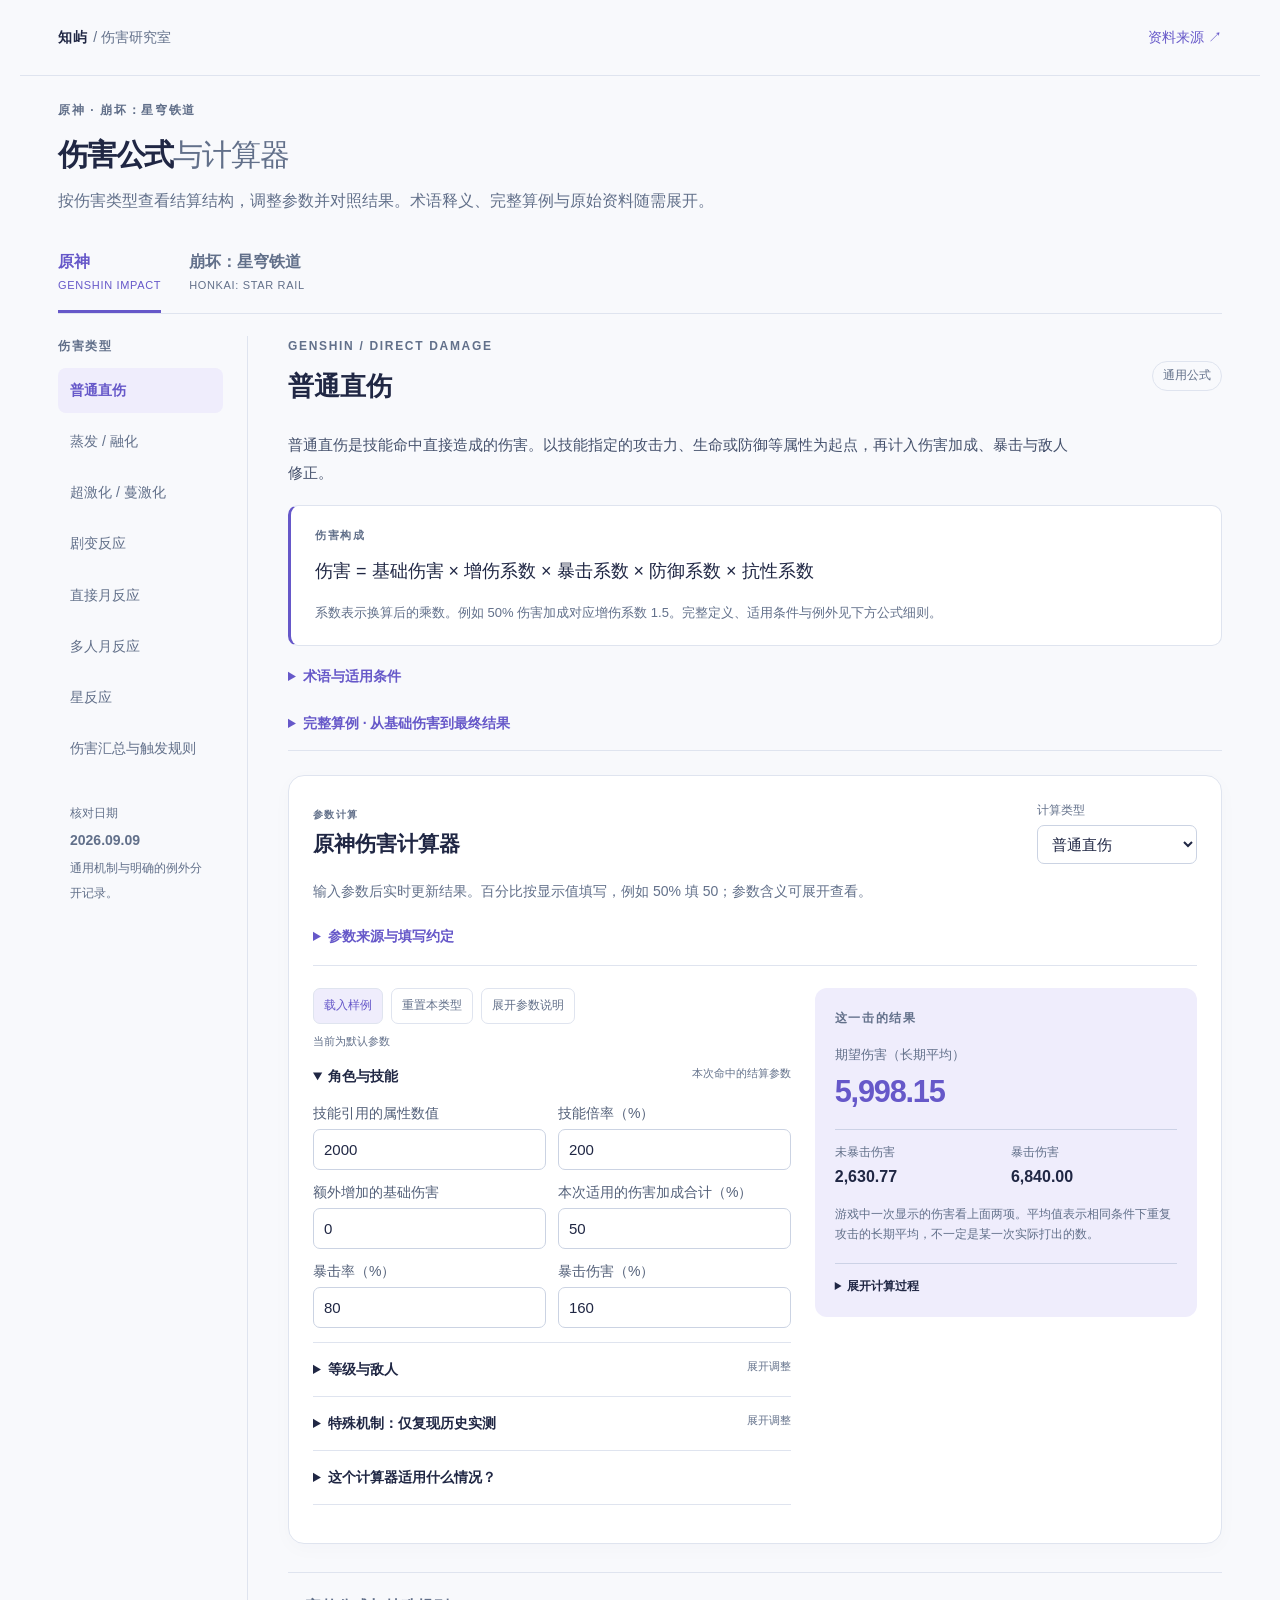
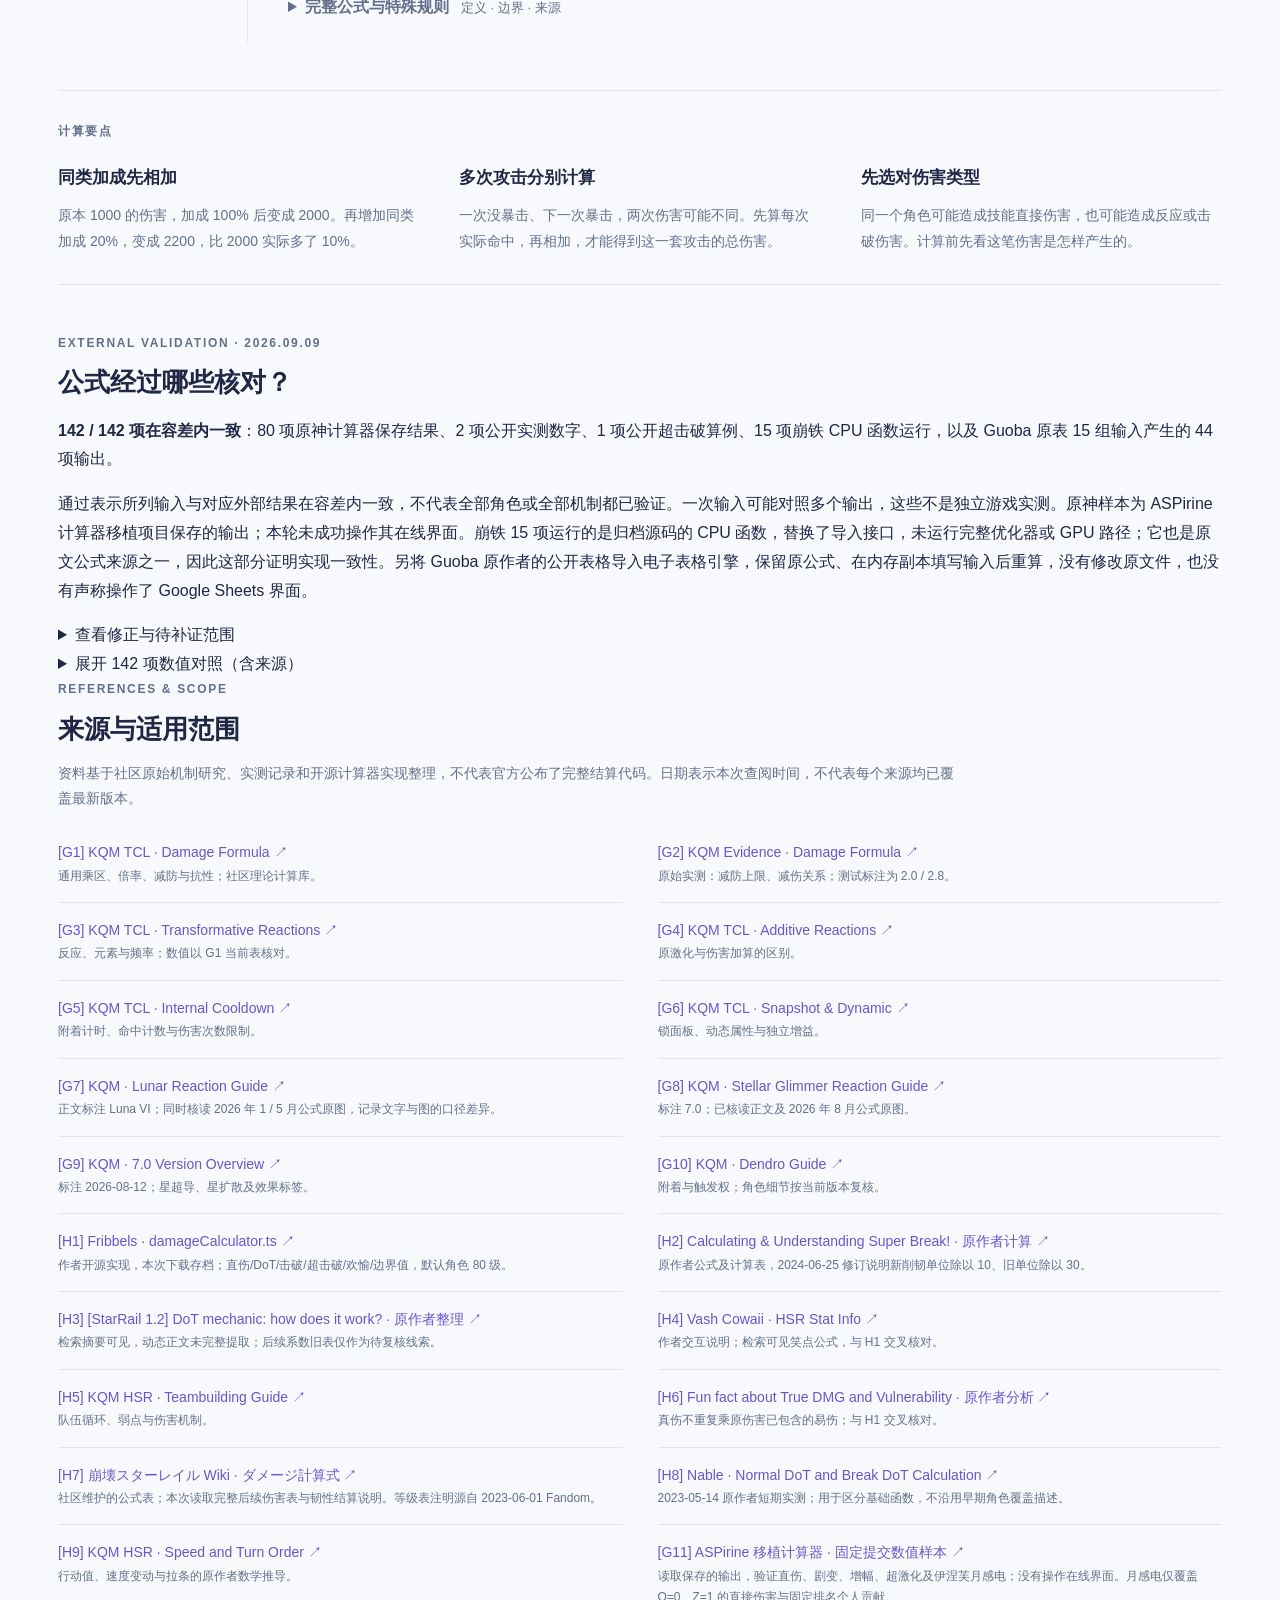
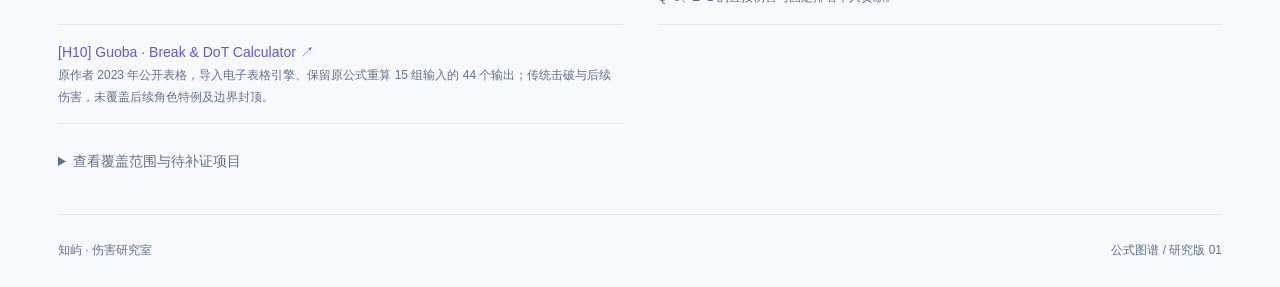
==== damage/index.html @ 94ac7d5b "deploy: 260e3638bfd38f531ead3b5aed18121382c9d01b" ====
<!doctype html>
<html lang="zh-CN">
<head>
<meta charset="utf-8"><meta name="viewport" content="width=device-width,initial-scale=1">
<meta name="description" content="原神与崩坏：星穹铁道伤害公式图谱，按伤害类型拆解乘区、反应、击破与特殊机制。">
<title>伤害公式图谱 · 知屿</title>
<link rel="stylesheet" href="formula.css">
<link rel="stylesheet" href="calculator.css">
<link rel="stylesheet" href="plain-guide.css">
</head>
<body>
<header><a href="../" class="brand">知屿 <span>/ 伤害研究室</span></a><a href="#sources">资料来源 ↗</a></header>
<main>
<div class="intro"><p class="eyebrow">原神 · 崩坏：星穹铁道</p><h1>伤害公式<span>与计算器</span></h1><p>按伤害类型查看结算结构，调整参数并对照结果。术语释义、完整算例与原始资料随需展开。</p></div>
<nav class="games" aria-label="选择游戏"><button type="button" data-game="gi" aria-pressed="true">原神 <span>GENSHIN IMPACT</span></button><button type="button" data-game="hsr" aria-pressed="false">崩坏：星穹铁道 <span>HONKAI: STAR RAIL</span></button></nav>
<div class="workspace"><aside><p class="eyebrow">伤害类型</p><div id="types"></div><div class="aside-note">核对日期<br><strong>2026.09.09</strong><br>通用机制与明确的例外分开记录。</div></aside><article>
<div class="section-title"><div><p class="eyebrow" id="category">GENSHIN / DIRECT DAMAGE</p><h2 id="title">普通直伤</h2></div><span class="badge" id="status">通用公式</span></div>
<p id="description">按每段命中分别计算，再相加得到技能或循环总伤害。</p>
<section id="plain-guide" class="plain-guide" aria-label="中文分步说明"></section>
<section id="calculator" class="calculator" aria-label="伤害计算器"></section>
<details class="advanced-reference" id="advanced-reference"><summary>完整公式与特殊规则<small>定义 · 边界 · 来源</small></summary>
<section class="formula-stage" aria-label="伤害构成公式"><p class="eyebrow">DAMAGE COMPOSITION</p><div id="formula" class="formula"><span>伤害</span><b>=</b><span>基础伤害</span><b>×</b><span>增伤</span><b>×</b><span>暴击</span><b>×</b><span>防御</span><b>×</b><span>抗性</span></div><p id="formula-note">同一乘区内通常相加，不同乘区之间相乘；仅计入对该段伤害生效的效果。</p></section>
<div id="details" class="details"></div><section id="notes" class="notes"></section><div id="refs" class="refs"></div>
</details>
</article></div>
<section class="guide"><p class="eyebrow">计算要点</p><div class="principles"><div><h3>同类加成先相加</h3><p>原本 1000 的伤害，加成 100% 后变成 2000。再增加同类加成 20%，变成 2200，比 2000 实际多了 10%。</p></div><div><h3>多次攻击分别计算</h3><p>一次没暴击、下一次暴击，两次伤害可能不同。先算每次实际命中，再相加，才能得到这一套攻击的总伤害。</p></div><div><h3>先选对伤害类型</h3><p>同一个角色可能造成技能直接伤害，也可能造成反应或击破伤害。计算前先看这笔伤害是怎样产生的。</p></div></div></section>
<!-- external-validation:start --><section id="validation"><p class="eyebrow">EXTERNAL VALIDATION · 2026.09.09</p><h2>公式经过哪些核对？</h2><p><strong>142 / 142 项在容差内一致</strong>：80 项原神计算器保存结果、2 项公开实测数字、1 项公开超击破算例、15 项崩铁 CPU 函数运行，以及 Guoba 原表 15 组输入产生的 44 项输出。</p><p>通过表示所列输入与对应外部结果在容差内一致，不代表全部角色或全部机制都已验证。一次输入可能对照多个输出，这些不是独立游戏实测。原神样本为 ASPirine 计算器移植项目保存的输出；本轮未成功操作其在线界面。崩铁 15 项运行的是归档源码的 CPU 函数，替换了导入接口，未运行完整优化器或 GPU 路径；它也是原文公式来源之一，因此这部分证明实现一致性。另将 Guoba 原作者的公开表格导入电子表格引擎，保留原公式、在内存副本填写输入后重算，没有修改原文件，也没有声称操作了 Google Sheets 界面。</p><details><summary>查看修正与待补证范围</summary><div class="detail-body"><ul><li>精度：90 级原神反应系数从展示用 1446.85 改为演算用 1446.8535，80 级改为 1077.4437。90 级、1000 精通、10% 草抗的超绽放由 24741.14 更新为 24741.19；此前只是舍入差异。</li><li>输入纠错：第一轮锅巴的 3 项不一致，源于验证脚本把 200.304% 倍率误录为 200.24%。回查上游天赋表后修正，未通过倒推输出修改公式，也未放宽容差。</li><li>边界表达：原网页文字已记录 Fribbels 易伤上限，但公式只写了求和。现在公式明确区分普通区间与引擎 clamp(0,2.5) 口径；300% 易伤的引擎例子因此使用 3.5 倍，不能用 4 倍。尚不将该实现边界外推为所有模式的游戏规则。</li><li>版本核对：上游部分注释仍写旧反应系数，但保存的结果已使用超载 2.75、感电 2、超导 1.5、碎冰 3。本轮按实际输出核对，不依据旧注释回退系数。</li><li>新增月感电 24 项：伊涅芙基准与如雷四件套的直接协同攻击、固定排名贡献，分别核对不暴击、暴击、期望。样本专属加算 Q=0、提升 Z=1；固定排名期望不能证明多人动态排名期望。</li><li>新增击破后续 44 项：原作者表格的裂伤先比较生命比例与封顶，再乘击破特攻；风化单跳为每层，精英三层只在合计中相乘；纠缠输出为一层。原表两跳合计预设 W=1 后 W=0.9，不可照搬到所有行动轴。初次击破原表固定 W=0.9。</li><li>本轮新增数值没有发现展开后的主公式差异。页面实看发现顶部简式把乘区写成“击破特攻”“欢愉度”“增笑”，容易漏掉基数 1；已统一明确为“(1 + 对应加成)”，与展开式一致。</li></ul><p><strong>待补证：</strong>星反应、月绽放/月结晶完整算例；月反应的专属加算项、提升乘区、多人暴击后动态排序与全队期望；行动时间轴与角色特例。</p><p>Guoba 原表发布于 2023 年，限定传统基础分支；等级表为共享输入。自行生成的回归快照与参数不完整的截图未计入独立通过项。</p></div></details><details><summary>展开 142 项数值对照（含来源）</summary><div class="detail-body table-scroll"><table><thead><tr><th>项目</th><th>外部结果</th><th>本地公式</th><th>绝对差</th></tr></thead><tbody><tr><td><a href="https://github.com/hazarsozer/genshin-calculator/blob/0e190fd1624cea6f58533fd790a1c14fe6491a67/tests/golden/fixtures/xiangling.json" target="_blank" rel="noopener noreferrer">xiangling / reaction.burgeon</a><br><small>公开计算器保存的结果</small></td><td>8,294.284437</td><td>8,294.284437</td><td>0.00e+0</td></tr><tr><td><a href="https://github.com/hazarsozer/genshin-calculator/blob/0e190fd1624cea6f58533fd790a1c14fe6491a67/tests/golden/fixtures/xiangling.json" target="_blank" rel="noopener noreferrer">xiangling / reaction.burning</a><br><small>公开计算器保存的结果</small></td><td>691.19037</td><td>691.19037</td><td>0.00e+0</td></tr><tr><td><a href="https://github.com/hazarsozer/genshin-calculator/blob/0e190fd1624cea6f58533fd790a1c14fe6491a67/tests/golden/fixtures/xiangling.json" target="_blank" rel="noopener noreferrer">xiangling / reaction.electrocharged</a><br><small>公开计算器保存的结果</small></td><td>5,529.522958</td><td>5,529.522958</td><td>0.00e+0</td></tr><tr><td><a href="https://github.com/hazarsozer/genshin-calculator/blob/0e190fd1624cea6f58533fd790a1c14fe6491a67/tests/golden/fixtures/xiangling.json" target="_blank" rel="noopener noreferrer">xiangling / reaction.overloaded</a><br><small>公开计算器保存的结果</small></td><td>7,603.094067</td><td>7,603.094067</td><td>0.00e+0</td></tr><tr><td><a href="https://github.com/hazarsozer/genshin-calculator/blob/0e190fd1624cea6f58533fd790a1c14fe6491a67/tests/golden/fixtures/xiangling.json" target="_blank" rel="noopener noreferrer">xiangling / reaction.shatter</a><br><small>公开计算器保存的结果</small></td><td>8,294.284437</td><td>8,294.284437</td><td>0.00e+0</td></tr><tr><td><a href="https://github.com/hazarsozer/genshin-calculator/blob/0e190fd1624cea6f58533fd790a1c14fe6491a67/tests/golden/fixtures/nahida.json" target="_blank" rel="noopener noreferrer">nahida / reaction.burning</a><br><small>公开计算器保存的结果</small></td><td>734.037142</td><td>734.037142</td><td>0.00e+0</td></tr><tr><td><a href="https://github.com/hazarsozer/genshin-calculator/blob/0e190fd1624cea6f58533fd790a1c14fe6491a67/tests/golden/fixtures/nahida.json" target="_blank" rel="noopener noreferrer">nahida / reaction.electrocharged</a><br><small>公开计算器保存的结果</small></td><td>5,872.297139</td><td>5,872.297139</td><td>0.00e+0</td></tr><tr><td><a href="https://github.com/hazarsozer/genshin-calculator/blob/0e190fd1624cea6f58533fd790a1c14fe6491a67/tests/golden/fixtures/nahida.json" target="_blank" rel="noopener noreferrer">nahida / reaction.rupture</a><br><small>公开计算器保存的结果</small></td><td>5,872.297139</td><td>5,872.297139</td><td>0.00e+0</td></tr><tr><td><a href="https://github.com/hazarsozer/genshin-calculator/blob/0e190fd1624cea6f58533fd790a1c14fe6491a67/tests/golden/fixtures/nahida.json" target="_blank" rel="noopener noreferrer">nahida / reaction.shatter</a><br><small>公开计算器保存的结果</small></td><td>8,808.445708</td><td>8,808.445708</td><td>0.00e+0</td></tr><tr><td><a href="https://github.com/hazarsozer/genshin-calculator/blob/0e190fd1624cea6f58533fd790a1c14fe6491a67/tests/golden/fixtures/kuki_shinobu.json" target="_blank" rel="noopener noreferrer">kuki_shinobu / reaction.electrocharged</a><br><small>公开计算器保存的结果</small></td><td>4,779.069572</td><td>4,779.069572</td><td>0.00e+0</td></tr><tr><td><a href="https://github.com/hazarsozer/genshin-calculator/blob/0e190fd1624cea6f58533fd790a1c14fe6491a67/tests/golden/fixtures/kuki_shinobu.json" target="_blank" rel="noopener noreferrer">kuki_shinobu / reaction.hyperbloom</a><br><small>公开计算器保存的结果</small></td><td>7,168.604357</td><td>7,168.604357</td><td>0.00e+0</td></tr><tr><td><a href="https://github.com/hazarsozer/genshin-calculator/blob/0e190fd1624cea6f58533fd790a1c14fe6491a67/tests/golden/fixtures/kuki_shinobu.json" target="_blank" rel="noopener noreferrer">kuki_shinobu / reaction.overloaded</a><br><small>公开计算器保存的结果</small></td><td>6,571.220661</td><td>6,571.220661</td><td>0.00e+0</td></tr><tr><td><a href="https://github.com/hazarsozer/genshin-calculator/blob/0e190fd1624cea6f58533fd790a1c14fe6491a67/tests/golden/fixtures/kuki_shinobu.json" target="_blank" rel="noopener noreferrer">kuki_shinobu / reaction.shatter</a><br><small>公开计算器保存的结果</small></td><td>7,168.604357</td><td>7,168.604357</td><td>0.00e+0</td></tr><tr><td><a href="https://github.com/hazarsozer/genshin-calculator/blob/0e190fd1624cea6f58533fd790a1c14fe6491a67/tests/golden/fixtures/kuki_shinobu.json" target="_blank" rel="noopener noreferrer">kuki_shinobu / reaction.superconduct</a><br><small>公开计算器保存的结果</small></td><td>3,584.302179</td><td>3,584.302179</td><td>0.00e+0</td></tr><tr><td><a href="https://github.com/hazarsozer/genshin-calculator/blob/0e190fd1624cea6f58533fd790a1c14fe6491a67/tests/golden/fixtures/sucrose.json" target="_blank" rel="noopener noreferrer">sucrose / reaction.burgeon</a><br><small>公开计算器保存的结果</small></td><td>5,579.362803</td><td>5,579.362803</td><td>0.00e+0</td></tr><tr><td><a href="https://github.com/hazarsozer/genshin-calculator/blob/0e190fd1624cea6f58533fd790a1c14fe6491a67/tests/golden/fixtures/sucrose.json" target="_blank" rel="noopener noreferrer">sucrose / reaction.burning</a><br><small>公开计算器保存的结果</small></td><td>464.9469</td><td>464.9469</td><td>0.00e+0</td></tr><tr><td><a href="https://github.com/hazarsozer/genshin-calculator/blob/0e190fd1624cea6f58533fd790a1c14fe6491a67/tests/golden/fixtures/sucrose.json" target="_blank" rel="noopener noreferrer">sucrose / reaction.electrocharged</a><br><small>公开计算器保存的结果</small></td><td>3,719.575202</td><td>3,719.575202</td><td>0.00e+0</td></tr><tr><td><a href="https://github.com/hazarsozer/genshin-calculator/blob/0e190fd1624cea6f58533fd790a1c14fe6491a67/tests/golden/fixtures/sucrose.json" target="_blank" rel="noopener noreferrer">sucrose / reaction.hyperbloom</a><br><small>公开计算器保存的结果</small></td><td>5,579.362803</td><td>5,579.362803</td><td>0.00e+0</td></tr><tr><td><a href="https://github.com/hazarsozer/genshin-calculator/blob/0e190fd1624cea6f58533fd790a1c14fe6491a67/tests/golden/fixtures/sucrose.json" target="_blank" rel="noopener noreferrer">sucrose / reaction.overloaded</a><br><small>公开计算器保存的结果</small></td><td>5,114.415903</td><td>5,114.415903</td><td>0.00e+0</td></tr><tr><td><a href="https://github.com/hazarsozer/genshin-calculator/blob/0e190fd1624cea6f58533fd790a1c14fe6491a67/tests/golden/fixtures/sucrose.json" target="_blank" rel="noopener noreferrer">sucrose / reaction.rupture</a><br><small>公开计算器保存的结果</small></td><td>3,719.575202</td><td>3,719.575202</td><td>0.00e+0</td></tr><tr><td><a href="https://github.com/hazarsozer/genshin-calculator/blob/0e190fd1624cea6f58533fd790a1c14fe6491a67/tests/golden/fixtures/sucrose.json" target="_blank" rel="noopener noreferrer">sucrose / reaction.shatter</a><br><small>公开计算器保存的结果</small></td><td>5,579.362803</td><td>5,579.362803</td><td>0.00e+0</td></tr><tr><td><a href="https://github.com/hazarsozer/genshin-calculator/blob/0e190fd1624cea6f58533fd790a1c14fe6491a67/tests/golden/fixtures/sucrose.json" target="_blank" rel="noopener noreferrer">sucrose / reaction.superconduct</a><br><small>公开计算器保存的结果</small></td><td>2,789.681402</td><td>2,789.681402</td><td>0.00e+0</td></tr><tr><td><a href="https://github.com/hazarsozer/genshin-calculator/blob/0e190fd1624cea6f58533fd790a1c14fe6491a67/tests/golden/fixtures/sucrose.json" target="_blank" rel="noopener noreferrer">sucrose / reaction.swirl_cryo</a><br><small>公开计算器保存的结果</small></td><td>1,115.872561</td><td>1,115.872561</td><td>0.00e+0</td></tr><tr><td><a href="https://github.com/hazarsozer/genshin-calculator/blob/0e190fd1624cea6f58533fd790a1c14fe6491a67/tests/golden/fixtures/sucrose.json" target="_blank" rel="noopener noreferrer">sucrose / reaction.swirl_electro</a><br><small>公开计算器保存的结果</small></td><td>1,115.872561</td><td>1,115.872561</td><td>0.00e+0</td></tr><tr><td><a href="https://github.com/hazarsozer/genshin-calculator/blob/0e190fd1624cea6f58533fd790a1c14fe6491a67/tests/golden/fixtures/sucrose.json" target="_blank" rel="noopener noreferrer">sucrose / reaction.swirl_hydro</a><br><small>公开计算器保存的结果</small></td><td>1,115.872561</td><td>1,115.872561</td><td>0.00e+0</td></tr><tr><td><a href="https://github.com/hazarsozer/genshin-calculator/blob/0e190fd1624cea6f58533fd790a1c14fe6491a67/tests/golden/fixtures/sucrose.json" target="_blank" rel="noopener noreferrer">sucrose / reaction.swirl_pyro</a><br><small>公开计算器保存的结果</small></td><td>1,115.872561</td><td>1,115.872561</td><td>0.00e+0</td></tr><tr><td><a href="https://github.com/hazarsozer/genshin-calculator/blob/0e190fd1624cea6f58533fd790a1c14fe6491a67/tests/golden/fixtures/keqing.json" target="_blank" rel="noopener noreferrer">keqing / reaction.electrocharged</a><br><small>公开计算器保存的结果</small></td><td>4,779.069572</td><td>4,779.069572</td><td>0.00e+0</td></tr><tr><td><a href="https://github.com/hazarsozer/genshin-calculator/blob/0e190fd1624cea6f58533fd790a1c14fe6491a67/tests/golden/fixtures/keqing.json" target="_blank" rel="noopener noreferrer">keqing / reaction.hyperbloom</a><br><small>公开计算器保存的结果</small></td><td>7,168.604357</td><td>7,168.604357</td><td>0.00e+0</td></tr><tr><td><a href="https://github.com/hazarsozer/genshin-calculator/blob/0e190fd1624cea6f58533fd790a1c14fe6491a67/tests/golden/fixtures/keqing.json" target="_blank" rel="noopener noreferrer">keqing / reaction.overloaded</a><br><small>公开计算器保存的结果</small></td><td>6,571.220661</td><td>6,571.220661</td><td>0.00e+0</td></tr><tr><td><a href="https://github.com/hazarsozer/genshin-calculator/blob/0e190fd1624cea6f58533fd790a1c14fe6491a67/tests/golden/fixtures/keqing.json" target="_blank" rel="noopener noreferrer">keqing / reaction.shatter</a><br><small>公开计算器保存的结果</small></td><td>7,168.604357</td><td>7,168.604357</td><td>0.00e+0</td></tr><tr><td><a href="https://github.com/hazarsozer/genshin-calculator/blob/0e190fd1624cea6f58533fd790a1c14fe6491a67/tests/golden/fixtures/keqing.json" target="_blank" rel="noopener noreferrer">keqing / reaction.superconduct</a><br><small>公开计算器保存的结果</small></td><td>3,584.302179</td><td>3,584.302179</td><td>0.00e+0</td></tr><tr><td><a href="https://github.com/hazarsozer/genshin-calculator/blob/0e190fd1624cea6f58533fd790a1c14fe6491a67/tests/golden/fixtures/xiangling.json" target="_blank" rel="noopener noreferrer">香菱 attack.normal_hit_1 normal</a><br><small>公开计算器保存的结果</small></td><td>793.866514</td><td>793.866514</td><td>1.14e-13</td></tr><tr><td><a href="https://github.com/hazarsozer/genshin-calculator/blob/0e190fd1624cea6f58533fd790a1c14fe6491a67/tests/golden/fixtures/xiangling.json" target="_blank" rel="noopener noreferrer">香菱 attack.normal_hit_1 crit</a><br><small>公开计算器保存的结果</small></td><td>2,025.37576</td><td>2,025.37576</td><td>2.27e-13</td></tr><tr><td><a href="https://github.com/hazarsozer/genshin-calculator/blob/0e190fd1624cea6f58533fd790a1c14fe6491a67/tests/golden/fixtures/xiangling.json" target="_blank" rel="noopener noreferrer">香菱 attack.normal_hit_1 average</a><br><small>公开计算器保存的结果</small></td><td>917.017439</td><td>917.017439</td><td>1.14e-13</td></tr><tr><td><a href="https://github.com/hazarsozer/genshin-calculator/blob/0e190fd1624cea6f58533fd790a1c14fe6491a67/tests/golden/fixtures/xiangling.json" target="_blank" rel="noopener noreferrer">香菱 skill.skill_dmg normal</a><br><small>公开计算器保存的结果</small></td><td>2,254.422102</td><td>2,254.422102</td><td>0.00e+0</td></tr><tr><td><a href="https://github.com/hazarsozer/genshin-calculator/blob/0e190fd1624cea6f58533fd790a1c14fe6491a67/tests/golden/fixtures/xiangling.json" target="_blank" rel="noopener noreferrer">香菱 skill.skill_dmg crit</a><br><small>公开计算器保存的结果</small></td><td>5,751.662021</td><td>5,751.662021</td><td>0.00e+0</td></tr><tr><td><a href="https://github.com/hazarsozer/genshin-calculator/blob/0e190fd1624cea6f58533fd790a1c14fe6491a67/tests/golden/fixtures/xiangling.json" target="_blank" rel="noopener noreferrer">香菱 skill.skill_dmg average</a><br><small>公开计算器保存的结果</small></td><td>2,604.146094</td><td>2,604.146094</td><td>0.00e+0</td></tr><tr><td><a href="https://github.com/hazarsozer/genshin-calculator/blob/0e190fd1624cea6f58533fd790a1c14fe6491a67/tests/golden/fixtures/reactions/ganyu.json" target="_blank" rel="noopener noreferrer">ganyu 增幅反应 / attack.charged_aimed</a><br><small>公开计算器保存的结果</small></td><td>4,977.767941</td><td>4,977.767941</td><td>0.00e+0</td></tr><tr><td><a href="https://github.com/hazarsozer/genshin-calculator/blob/0e190fd1624cea6f58533fd790a1c14fe6491a67/tests/golden/fixtures/reactions/ganyu.json" target="_blank" rel="noopener noreferrer">ganyu 增幅反应 / attack.ganyu_frostflake</a><br><small>公开计算器保存的结果</small></td><td>5,138.3411</td><td>5,138.3411</td><td>0.00e+0</td></tr><tr><td><a href="https://github.com/hazarsozer/genshin-calculator/blob/0e190fd1624cea6f58533fd790a1c14fe6491a67/tests/golden/fixtures/reactions/ganyu.json" target="_blank" rel="noopener noreferrer">ganyu 增幅反应 / attack.ganyu_frostflake_bloom</a><br><small>公开计算器保存的结果</small></td><td>8,735.179871</td><td>8,735.179871</td><td>0.00e+0</td></tr><tr><td><a href="https://github.com/hazarsozer/genshin-calculator/blob/0e190fd1624cea6f58533fd790a1c14fe6491a67/tests/golden/fixtures/reactions/ganyu.json" target="_blank" rel="noopener noreferrer">ganyu 增幅反应 / burst.burst_dmg</a><br><small>公开计算器保存的结果</small></td><td>3,988.238615</td><td>3,988.238615</td><td>0.00e+0</td></tr><tr><td><a href="https://github.com/hazarsozer/genshin-calculator/blob/0e190fd1624cea6f58533fd790a1c14fe6491a67/tests/golden/fixtures/reactions/ganyu.json" target="_blank" rel="noopener noreferrer">ganyu 增幅反应 / skill.skill_dmg</a><br><small>公开计算器保存的结果</small></td><td>6,029.798985</td><td>6,029.798985</td><td>0.00e+0</td></tr><tr><td><a href="https://github.com/hazarsozer/genshin-calculator/blob/0e190fd1624cea6f58533fd790a1c14fe6491a67/tests/golden/fixtures/reactions/mona.json" target="_blank" rel="noopener noreferrer">mona 增幅反应 / attack.charged_hit</a><br><small>公开计算器保存的结果</small></td><td>8,565.564565</td><td>8,565.564565</td><td>0.00e+0</td></tr><tr><td><a href="https://github.com/hazarsozer/genshin-calculator/blob/0e190fd1624cea6f58533fd790a1c14fe6491a67/tests/golden/fixtures/reactions/mona.json" target="_blank" rel="noopener noreferrer">mona 增幅反应 / attack.normal_hit_1</a><br><small>公开计算器保存的结果</small></td><td>2,045.150584</td><td>2,045.150584</td><td>0.00e+0</td></tr><tr><td><a href="https://github.com/hazarsozer/genshin-calculator/blob/0e190fd1624cea6f58533fd790a1c14fe6491a67/tests/golden/fixtures/reactions/mona.json" target="_blank" rel="noopener noreferrer">mona 增幅反应 / attack.normal_hit_2</a><br><small>公开计算器保存的结果</small></td><td>1,958.1229</td><td>1,958.1229</td><td>0.00e+0</td></tr><tr><td><a href="https://github.com/hazarsozer/genshin-calculator/blob/0e190fd1624cea6f58533fd790a1c14fe6491a67/tests/golden/fixtures/reactions/mona.json" target="_blank" rel="noopener noreferrer">mona 增幅反应 / attack.normal_hit_3</a><br><small>公开计算器保存的结果</small></td><td>2,436.775164</td><td>2,436.775164</td><td>0.00e+0</td></tr><tr><td><a href="https://github.com/hazarsozer/genshin-calculator/blob/0e190fd1624cea6f58533fd790a1c14fe6491a67/tests/golden/fixtures/reactions/mona.json" target="_blank" rel="noopener noreferrer">mona 增幅反应 / attack.normal_hit_4</a><br><small>公开计算器保存的结果</small></td><td>3,054.671724</td><td>3,054.671724</td><td>0.00e+0</td></tr><tr><td><a href="https://github.com/hazarsozer/genshin-calculator/blob/0e190fd1624cea6f58533fd790a1c14fe6491a67/tests/golden/fixtures/reactions/mona.json" target="_blank" rel="noopener noreferrer">mona 增幅反应 / attack.plunge_high</a><br><small>公开计算器保存的结果</small></td><td>8,038.904282</td><td>8,038.904282</td><td>0.00e+0</td></tr><tr><td><a href="https://github.com/hazarsozer/genshin-calculator/blob/0e190fd1624cea6f58533fd790a1c14fe6491a67/tests/golden/fixtures/reactions/mona.json" target="_blank" rel="noopener noreferrer">mona 增幅反应 / attack.plunge_low</a><br><small>公开计算器保存的结果</small></td><td>6,435.994308</td><td>6,435.994308</td><td>0.00e+0</td></tr><tr><td><a href="https://github.com/hazarsozer/genshin-calculator/blob/0e190fd1624cea6f58533fd790a1c14fe6491a67/tests/golden/fixtures/reactions/mona.json" target="_blank" rel="noopener noreferrer">mona 增幅反应 / burst.burst_dmg</a><br><small>公开计算器保存的结果</small></td><td>32,790.723826</td><td>32,790.723826</td><td>0.00e+0</td></tr><tr><td><a href="https://github.com/hazarsozer/genshin-calculator/blob/0e190fd1624cea6f58533fd790a1c14fe6491a67/tests/golden/fixtures/reactions/mona.json" target="_blank" rel="noopener noreferrer">mona 增幅反应 / skill.dot_dmg</a><br><small>公开计算器保存的结果</small></td><td>2,011.106076</td><td>2,011.106076</td><td>0.00e+0</td></tr><tr><td><a href="https://github.com/hazarsozer/genshin-calculator/blob/0e190fd1624cea6f58533fd790a1c14fe6491a67/tests/golden/fixtures/reactions/mona.json" target="_blank" rel="noopener noreferrer">mona 增幅反应 / skill.explosion_dmg</a><br><small>公开计算器保存的结果</small></td><td>8,346.090214</td><td>8,346.090214</td><td>0.00e+0</td></tr><tr><td><a href="https://github.com/hazarsozer/genshin-calculator/blob/0e190fd1624cea6f58533fd790a1c14fe6491a67/tests/golden/fixtures/reactions/mona.json" target="_blank" rel="noopener noreferrer">mona 增幅反应 / skill.mona_phantom_explosion_dmg</a><br><small>公开计算器保存的结果</small></td><td>4,173.045107</td><td>4,173.045107</td><td>0.00e+0</td></tr><tr><td><a href="https://github.com/hazarsozer/genshin-calculator/blob/0e190fd1624cea6f58533fd790a1c14fe6491a67/tests/golden/fixtures/catalyze/fischl.json" target="_blank" rel="noopener noreferrer">菲谢尔超激化蓄力箭 / normal</a><br><small>公开计算器保存的结果</small></td><td>5,218.710272</td><td>5,218.710272</td><td>3.64e-12</td></tr><tr><td><a href="https://github.com/hazarsozer/genshin-calculator/blob/0e190fd1624cea6f58533fd790a1c14fe6491a67/tests/golden/fixtures/catalyze/fischl.json" target="_blank" rel="noopener noreferrer">菲谢尔超激化蓄力箭 / crit</a><br><small>公开计算器保存的结果</small></td><td>10,437.420544</td><td>10,437.420544</td><td>7.28e-12</td></tr><tr><td><a href="https://github.com/hazarsozer/genshin-calculator/blob/0e190fd1624cea6f58533fd790a1c14fe6491a67/tests/golden/fixtures/catalyze/fischl.json" target="_blank" rel="noopener noreferrer">菲谢尔超激化蓄力箭 / average</a><br><small>公开计算器保存的结果</small></td><td>5,740.581299</td><td>5,740.581299</td><td>3.64e-12</td></tr><tr><td><a href="https://library.keqingmains.com/evidence/combat-mechanics/damage/damage-formula" target="_blank" rel="noopener noreferrer">夜兰破局矢 / 海乱鬼减伤</a><br><small>研究者公开实测数字（非本轮亲测）</small></td><td>4,905</td><td>4,905.503411</td><td>5.03e-1</td></tr><tr><td><a href="https://library.keqingmains.com/evidence/combat-mechanics/damage/damage-formula" target="_blank" rel="noopener noreferrer">夜兰物理瞄准 / 海乱鬼减伤</a><br><small>研究者公开实测数字（非本轮亲测）</small></td><td>249</td><td>249.4</td><td>4.00e-1</td></tr><tr><td><a href="https://www.reddit.com/r/HonkaiStarRail/comments/1co5sqr/calculating_understanding_super_break/" target="_blank" rel="noopener noreferrer">雪衣终结技 / Guoba 超击破算例</a><br><small>作者公开计算器算例</small></td><td>70,641.6244</td><td>70,641.624375</td><td>2.50e-5</td></tr><tr><td><a href="https://github.com/fribbels/hsr-optimizer/blob/main/src/lib/optimization/engine/damage/damageCalculator.ts" target="_blank" rel="noopener noreferrer">崩铁直伤 / 期望</a><br><small>实际运行开源引擎 CPU 函数（输入在本轮设定）</small></td><td>9,267.906977</td><td>9,267.906977</td><td>1.82e-12</td></tr><tr><td><a href="https://github.com/fribbels/hsr-optimizer/blob/main/src/lib/optimization/engine/damage/damageCalculator.ts" target="_blank" rel="noopener noreferrer">崩铁直伤 / 未击破</a><br><small>实际运行开源引擎 CPU 函数（输入在本轮设定）</small></td><td>8,341.116279</td><td>8,341.116279</td><td>1.82e-12</td></tr><tr><td><a href="https://github.com/fribbels/hsr-optimizer/blob/main/src/lib/optimization/engine/damage/damageCalculator.ts" target="_blank" rel="noopener noreferrer">崩铁直伤 / 减防与抗穿</a><br><small>实际运行开源引擎 CPU 函数（输入在本轮设定）</small></td><td>30,976.143498</td><td>30,976.143498</td><td>0.00e+0</td></tr><tr><td><a href="https://github.com/fribbels/hsr-optimizer/blob/main/src/lib/optimization/engine/damage/damageCalculator.ts" target="_blank" rel="noopener noreferrer">崩铁直伤 / 防御与暴击率上限</a><br><small>实际运行开源引擎 CPU 函数（输入在本轮设定）</small></td><td>24,300</td><td>24,300</td><td>0.00e+0</td></tr><tr><td><a href="https://github.com/fribbels/hsr-optimizer/blob/main/src/lib/optimization/engine/damage/damageCalculator.ts" target="_blank" rel="noopener noreferrer">崩铁易伤 300% / 引擎封顶口径</a><br><small>实际运行开源引擎 CPU 函数（输入在本轮设定）</small></td><td>32,437.674419</td><td>32,437.674419</td><td>3.64e-12</td></tr><tr><td><a href="https://github.com/fribbels/hsr-optimizer/blob/main/src/lib/optimization/engine/damage/damageCalculator.ts" target="_blank" rel="noopener noreferrer">崩铁真伤 30% / 原伤害加真伤合计</a><br><small>实际运行开源引擎 CPU 函数（输入在本轮设定）</small></td><td>12,048.27907</td><td>12,048.27907</td><td>1.82e-12</td></tr><tr><td><a href="https://github.com/fribbels/hsr-optimizer/blob/main/src/lib/optimization/engine/damage/damageCalculator.ts" target="_blank" rel="noopener noreferrer">技能 DoT / 已成功施加</a><br><small>实际运行开源引擎 CPU 函数（输入在本轮设定）</small></td><td>4,520.930233</td><td>4,520.930233</td><td>9.09e-13</td></tr><tr><td><a href="https://github.com/fribbels/hsr-optimizer/blob/main/src/lib/optimization/engine/damage/damageCalculator.ts" target="_blank" rel="noopener noreferrer">技能 DoT / 60% 施加概率期望</a><br><small>实际运行开源引擎 CPU 函数（输入在本轮设定）</small></td><td>2,712.55814</td><td>2,712.55814</td><td>4.55e-13</td></tr><tr><td><a href="https://github.com/fribbels/hsr-optimizer/blob/main/src/lib/optimization/engine/damage/damageCalculator.ts" target="_blank" rel="noopener noreferrer">火击破 / 首次破韧状态</a><br><small>实际运行开源引擎 CPU 函数（输入在本轮设定）</small></td><td>29,807.479829</td><td>29,807.479829</td><td>3.64e-12</td></tr><tr><td><a href="https://github.com/fribbels/hsr-optimizer/blob/main/src/lib/optimization/engine/damage/damageCalculator.ts" target="_blank" rel="noopener noreferrer">量子击破 / 已击破状态</a><br><small>实际运行开源引擎 CPU 函数（输入在本轮设定）</small></td><td>8,279.855508</td><td>8,279.855508</td><td>0.00e+0</td></tr><tr><td><a href="https://github.com/fribbels/hsr-optimizer/blob/main/src/lib/optimization/engine/damage/damageCalculator.ts" target="_blank" rel="noopener noreferrer">超击破 / 效率与固定削韧</a><br><small>实际运行开源引擎 CPU 函数（输入在本轮设定）</small></td><td>30,753.74903</td><td>30,753.74903</td><td>3.64e-12</td></tr><tr><td><a href="https://github.com/fribbels/hsr-optimizer/blob/main/src/lib/optimization/engine/damage/damageCalculator.ts" target="_blank" rel="noopener noreferrer">超击破 / 无转化赋能</a><br><small>实际运行开源引擎 CPU 函数（输入在本轮设定）</small></td><td>0</td><td>0</td><td>0.00e+0</td></tr><tr><td><a href="https://github.com/fribbels/hsr-optimizer/blob/main/src/lib/optimization/engine/damage/damageCalculator.ts" target="_blank" rel="noopener noreferrer">欢愉 / 笑点 20</a><br><small>实际运行开源引擎 CPU 函数（输入在本轮设定）</small></td><td>34,380.145593</td><td>34,380.145593</td><td>7.28e-12</td></tr><tr><td><a href="https://github.com/fribbels/hsr-optimizer/blob/main/src/lib/optimization/engine/damage/damageCalculator.ts" target="_blank" rel="noopener noreferrer">欢愉 / 笑点 40</a><br><small>实际运行开源引擎 CPU 函数（输入在本轮设定）</small></td><td>42,565.894544</td><td>42,565.894544</td><td>7.28e-12</td></tr><tr><td><a href="https://github.com/fribbels/hsr-optimizer/blob/main/src/lib/optimization/engine/damage/damageCalculator.ts" target="_blank" rel="noopener noreferrer">欢愉 / 普通增伤提高不生效</a><br><small>实际运行开源引擎 CPU 函数（输入在本轮设定）</small></td><td>34,380.145593</td><td>34,380.145593</td><td>7.28e-12</td></tr><tr><td><a href="https://github.com/hazarsozer/genshin-calculator/blob/0e190fd1624cea6f58533fd790a1c14fe6491a67/tests/golden/fixtures/ineffa.json" target="_blank" rel="noopener noreferrer">伊涅芙 基准 / 协同攻击 / normal</a><br><small>公开计算器保存的结果</small></td><td>4,687.133338</td><td>4,687.133338</td><td>0.00e+0</td></tr><tr><td><a href="https://github.com/hazarsozer/genshin-calculator/blob/0e190fd1624cea6f58533fd790a1c14fe6491a67/tests/golden/fixtures/ineffa.json" target="_blank" rel="noopener noreferrer">伊涅芙 基准 / 协同攻击 / crit</a><br><small>公开计算器保存的结果</small></td><td>11,958.189541</td><td>11,958.189541</td><td>0.00e+0</td></tr><tr><td><a href="https://github.com/hazarsozer/genshin-calculator/blob/0e190fd1624cea6f58533fd790a1c14fe6491a67/tests/golden/fixtures/ineffa.json" target="_blank" rel="noopener noreferrer">伊涅芙 基准 / 协同攻击 / average</a><br><small>公开计算器保存的结果</small></td><td>6,810.281749</td><td>6,810.281749</td><td>9.09e-13</td></tr><tr><td><a href="https://github.com/hazarsozer/genshin-calculator/blob/0e190fd1624cea6f58533fd790a1c14fe6491a67/tests/golden/fixtures/ineffa.json" target="_blank" rel="noopener noreferrer">伊涅芙 基准 / 固定第一贡献 / normal</a><br><small>公开计算器保存的结果</small></td><td>3,101.137211</td><td>3,101.137211</td><td>0.00e+0</td></tr><tr><td><a href="https://github.com/hazarsozer/genshin-calculator/blob/0e190fd1624cea6f58533fd790a1c14fe6491a67/tests/golden/fixtures/ineffa.json" target="_blank" rel="noopener noreferrer">伊涅芙 基准 / 固定第一贡献 / crit</a><br><small>公开计算器保存的结果</small></td><td>7,911.869345</td><td>7,911.869345</td><td>9.09e-13</td></tr><tr><td><a href="https://github.com/hazarsozer/genshin-calculator/blob/0e190fd1624cea6f58533fd790a1c14fe6491a67/tests/golden/fixtures/ineffa.json" target="_blank" rel="noopener noreferrer">伊涅芙 基准 / 固定第一贡献 / average</a><br><small>公开计算器保存的结果</small></td><td>4,505.870994</td><td>4,505.870994</td><td>0.00e+0</td></tr><tr><td><a href="https://github.com/hazarsozer/genshin-calculator/blob/0e190fd1624cea6f58533fd790a1c14fe6491a67/tests/golden/fixtures/ineffa.json" target="_blank" rel="noopener noreferrer">伊涅芙 基准 / 固定第二贡献 / normal</a><br><small>公开计算器保存的结果</small></td><td>1,550.568606</td><td>1,550.568606</td><td>0.00e+0</td></tr><tr><td><a href="https://github.com/hazarsozer/genshin-calculator/blob/0e190fd1624cea6f58533fd790a1c14fe6491a67/tests/golden/fixtures/ineffa.json" target="_blank" rel="noopener noreferrer">伊涅芙 基准 / 固定第二贡献 / crit</a><br><small>公开计算器保存的结果</small></td><td>3,955.934672</td><td>3,955.934672</td><td>4.55e-13</td></tr><tr><td><a href="https://github.com/hazarsozer/genshin-calculator/blob/0e190fd1624cea6f58533fd790a1c14fe6491a67/tests/golden/fixtures/ineffa.json" target="_blank" rel="noopener noreferrer">伊涅芙 基准 / 固定第二贡献 / average</a><br><small>公开计算器保存的结果</small></td><td>2,252.935497</td><td>2,252.935497</td><td>0.00e+0</td></tr><tr><td><a href="https://github.com/hazarsozer/genshin-calculator/blob/0e190fd1624cea6f58533fd790a1c14fe6491a67/tests/golden/fixtures/ineffa.json" target="_blank" rel="noopener noreferrer">伊涅芙 基准 / 固定第三/四贡献 / normal</a><br><small>公开计算器保存的结果</small></td><td>258.428101</td><td>258.428101</td><td>5.68e-14</td></tr><tr><td><a href="https://github.com/hazarsozer/genshin-calculator/blob/0e190fd1624cea6f58533fd790a1c14fe6491a67/tests/golden/fixtures/ineffa.json" target="_blank" rel="noopener noreferrer">伊涅芙 基准 / 固定第三/四贡献 / crit</a><br><small>公开计算器保存的结果</small></td><td>659.322445</td><td>659.322445</td><td>0.00e+0</td></tr><tr><td><a href="https://github.com/hazarsozer/genshin-calculator/blob/0e190fd1624cea6f58533fd790a1c14fe6491a67/tests/golden/fixtures/ineffa.json" target="_blank" rel="noopener noreferrer">伊涅芙 基准 / 固定第三/四贡献 / average</a><br><small>公开计算器保存的结果</small></td><td>375.48925</td><td>375.48925</td><td>0.00e+0</td></tr><tr><td><a href="https://github.com/hazarsozer/genshin-calculator/blob/0e190fd1624cea6f58533fd790a1c14fe6491a67/tests/golden/fixtures/thundering_lunarcharged/thundering_lunarcharged_ineffa.json" target="_blank" rel="noopener noreferrer">伊涅芙 如雷四件套 / 协同攻击 / normal</a><br><small>公开计算器保存的结果</small></td><td>5,494.853171</td><td>5,494.853171</td><td>9.09e-13</td></tr><tr><td><a href="https://github.com/hazarsozer/genshin-calculator/blob/0e190fd1624cea6f58533fd790a1c14fe6491a67/tests/golden/fixtures/thundering_lunarcharged/thundering_lunarcharged_ineffa.json" target="_blank" rel="noopener noreferrer">伊涅芙 如雷四件套 / 协同攻击 / crit</a><br><small>公开计算器保存的结果</small></td><td>14,018.908997</td><td>14,018.908997</td><td>1.82e-12</td></tr><tr><td><a href="https://github.com/hazarsozer/genshin-calculator/blob/0e190fd1624cea6f58533fd790a1c14fe6491a67/tests/golden/fixtures/thundering_lunarcharged/thundering_lunarcharged_ineffa.json" target="_blank" rel="noopener noreferrer">伊涅芙 如雷四件套 / 协同攻击 / average</a><br><small>公开计算器保存的结果</small></td><td>7,983.877472</td><td>7,983.877472</td><td>9.09e-13</td></tr><tr><td><a href="https://github.com/hazarsozer/genshin-calculator/blob/0e190fd1624cea6f58533fd790a1c14fe6491a67/tests/golden/fixtures/thundering_lunarcharged/thundering_lunarcharged_ineffa.json" target="_blank" rel="noopener noreferrer">伊涅芙 如雷四件套 / 固定第一贡献 / normal</a><br><small>公开计算器保存的结果</small></td><td>3,635.54702</td><td>3,635.54702</td><td>4.55e-13</td></tr><tr><td><a href="https://github.com/hazarsozer/genshin-calculator/blob/0e190fd1624cea6f58533fd790a1c14fe6491a67/tests/golden/fixtures/thundering_lunarcharged/thundering_lunarcharged_ineffa.json" target="_blank" rel="noopener noreferrer">伊涅芙 如雷四件套 / 固定第一贡献 / crit</a><br><small>公开计算器保存的结果</small></td><td>9,275.298402</td><td>9,275.298402</td><td>1.82e-12</td></tr><tr><td><a href="https://github.com/hazarsozer/genshin-calculator/blob/0e190fd1624cea6f58533fd790a1c14fe6491a67/tests/golden/fixtures/thundering_lunarcharged/thundering_lunarcharged_ineffa.json" target="_blank" rel="noopener noreferrer">伊涅芙 如雷四件套 / 固定第一贡献 / average</a><br><small>公开计算器保存的结果</small></td><td>5,282.354424</td><td>5,282.354424</td><td>9.09e-13</td></tr><tr><td><a href="https://github.com/hazarsozer/genshin-calculator/blob/0e190fd1624cea6f58533fd790a1c14fe6491a67/tests/golden/fixtures/thundering_lunarcharged/thundering_lunarcharged_ineffa.json" target="_blank" rel="noopener noreferrer">伊涅芙 如雷四件套 / 固定第二贡献 / normal</a><br><small>公开计算器保存的结果</small></td><td>1,817.77351</td><td>1,817.77351</td><td>2.27e-13</td></tr><tr><td><a href="https://github.com/hazarsozer/genshin-calculator/blob/0e190fd1624cea6f58533fd790a1c14fe6491a67/tests/golden/fixtures/thundering_lunarcharged/thundering_lunarcharged_ineffa.json" target="_blank" rel="noopener noreferrer">伊涅芙 如雷四件套 / 固定第二贡献 / crit</a><br><small>公开计算器保存的结果</small></td><td>4,637.649201</td><td>4,637.649201</td><td>9.09e-13</td></tr><tr><td><a href="https://github.com/hazarsozer/genshin-calculator/blob/0e190fd1624cea6f58533fd790a1c14fe6491a67/tests/golden/fixtures/thundering_lunarcharged/thundering_lunarcharged_ineffa.json" target="_blank" rel="noopener noreferrer">伊涅芙 如雷四件套 / 固定第二贡献 / average</a><br><small>公开计算器保存的结果</small></td><td>2,641.177212</td><td>2,641.177212</td><td>4.55e-13</td></tr><tr><td><a href="https://github.com/hazarsozer/genshin-calculator/blob/0e190fd1624cea6f58533fd790a1c14fe6491a67/tests/golden/fixtures/thundering_lunarcharged/thundering_lunarcharged_ineffa.json" target="_blank" rel="noopener noreferrer">伊涅芙 如雷四件套 / 固定第三/四贡献 / normal</a><br><small>公开计算器保存的结果</small></td><td>302.962252</td><td>302.962252</td><td>0.00e+0</td></tr><tr><td><a href="https://github.com/hazarsozer/genshin-calculator/blob/0e190fd1624cea6f58533fd790a1c14fe6491a67/tests/golden/fixtures/thundering_lunarcharged/thundering_lunarcharged_ineffa.json" target="_blank" rel="noopener noreferrer">伊涅芙 如雷四件套 / 固定第三/四贡献 / crit</a><br><small>公开计算器保存的结果</small></td><td>772.941533</td><td>772.941533</td><td>1.14e-13</td></tr><tr><td><a href="https://github.com/hazarsozer/genshin-calculator/blob/0e190fd1624cea6f58533fd790a1c14fe6491a67/tests/golden/fixtures/thundering_lunarcharged/thundering_lunarcharged_ineffa.json" target="_blank" rel="noopener noreferrer">伊涅芙 如雷四件套 / 固定第三/四贡献 / average</a><br><small>公开计算器保存的结果</small></td><td>440.196202</td><td>440.196202</td><td>0.00e+0</td></tr><tr><td><a href="https://docs.google.com/spreadsheets/d/1j8uFlHyFD-ezh10RmSVDBjx2pTLVXZVvkH3YlQrn3EE/edit" target="_blank" rel="noopener noreferrer">Guoba 原表 / 物理 / Boss/Elite / HP100000 / 80级 / 已破 / 初次击破</a><br><small>原作者表格公式实际重算（15 组自设输入）</small></td><td>46,347.593554</td><td>46,347.593554</td><td>7.28e-12</td></tr><tr><td><a href="https://docs.google.com/spreadsheets/d/1j8uFlHyFD-ezh10RmSVDBjx2pTLVXZVvkH3YlQrn3EE/edit" target="_blank" rel="noopener noreferrer">Guoba 原表 / 物理 / Boss/Elite / HP100000 / 80级 / 已破 / 后续单层单跳</a><br><small>原作者表格公式实际重算（15 组自设输入）</small></td><td>13,668.639053</td><td>13,668.639053</td><td>1.82e-12</td></tr><tr><td><a href="https://docs.google.com/spreadsheets/d/1j8uFlHyFD-ezh10RmSVDBjx2pTLVXZVvkH3YlQrn3EE/edit" target="_blank" rel="noopener noreferrer">Guoba 原表 / 物理 / Boss/Elite / HP100000 / 80级 / 已破 / 原表固定时序合计</a><br><small>原作者表格公式实际重算（15 组自设输入）</small></td><td>25,970.414201</td><td>25,970.414201</td><td>3.64e-12</td></tr><tr><td><a href="https://docs.google.com/spreadsheets/d/1j8uFlHyFD-ezh10RmSVDBjx2pTLVXZVvkH3YlQrn3EE/edit" target="_blank" rel="noopener noreferrer">Guoba 原表 / 火 / Boss/Elite / HP100000 / 80级 / 已破 / 初次击破</a><br><small>原作者表格公式实际重算（15 组自设输入）</small></td><td>46,347.593554</td><td>46,347.593554</td><td>7.28e-12</td></tr><tr><td><a href="https://docs.google.com/spreadsheets/d/1j8uFlHyFD-ezh10RmSVDBjx2pTLVXZVvkH3YlQrn3EE/edit" target="_blank" rel="noopener noreferrer">Guoba 原表 / 火 / Boss/Elite / HP100000 / 80级 / 已破 / 后续单层单跳</a><br><small>原作者表格公式实际重算（15 组自设输入）</small></td><td>7,356.760882</td><td>7,356.760882</td><td>1.82e-12</td></tr><tr><td><a href="https://docs.google.com/spreadsheets/d/1j8uFlHyFD-ezh10RmSVDBjx2pTLVXZVvkH3YlQrn3EE/edit" target="_blank" rel="noopener noreferrer">Guoba 原表 / 火 / Boss/Elite / HP100000 / 80级 / 已破 / 原表固定时序合计</a><br><small>原作者表格公式实际重算（15 组自设输入）</small></td><td>13,977.845675</td><td>13,977.845675</td><td>3.64e-12</td></tr><tr><td><a href="https://docs.google.com/spreadsheets/d/1j8uFlHyFD-ezh10RmSVDBjx2pTLVXZVvkH3YlQrn3EE/edit" target="_blank" rel="noopener noreferrer">Guoba 原表 / 冰 / Boss/Elite / HP100000 / 80级 / 已破 / 初次击破</a><br><small>原作者表格公式实际重算（15 组自设输入）</small></td><td>23,173.796777</td><td>23,173.796777</td><td>3.64e-12</td></tr><tr><td><a href="https://docs.google.com/spreadsheets/d/1j8uFlHyFD-ezh10RmSVDBjx2pTLVXZVvkH3YlQrn3EE/edit" target="_blank" rel="noopener noreferrer">Guoba 原表 / 冰 / Boss/Elite / HP100000 / 80级 / 已破 / 后续单层单跳</a><br><small>原作者表格公式实际重算（15 组自设输入）</small></td><td>7,356.760882</td><td>7,356.760882</td><td>1.82e-12</td></tr><tr><td><a href="https://docs.google.com/spreadsheets/d/1j8uFlHyFD-ezh10RmSVDBjx2pTLVXZVvkH3YlQrn3EE/edit" target="_blank" rel="noopener noreferrer">Guoba 原表 / 冰 / Boss/Elite / HP100000 / 80级 / 已破 / 原表固定时序合计</a><br><small>原作者表格公式实际重算（15 组自设输入）</small></td><td>7,356.760882</td><td>7,356.760882</td><td>1.82e-12</td></tr><tr><td><a href="https://docs.google.com/spreadsheets/d/1j8uFlHyFD-ezh10RmSVDBjx2pTLVXZVvkH3YlQrn3EE/edit" target="_blank" rel="noopener noreferrer">Guoba 原表 / 雷 / Boss/Elite / HP100000 / 80级 / 已破 / 初次击破</a><br><small>原作者表格公式实际重算（15 组自设输入）</small></td><td>23,173.796777</td><td>23,173.796777</td><td>3.64e-12</td></tr><tr><td><a href="https://docs.google.com/spreadsheets/d/1j8uFlHyFD-ezh10RmSVDBjx2pTLVXZVvkH3YlQrn3EE/edit" target="_blank" rel="noopener noreferrer">Guoba 原表 / 雷 / Boss/Elite / HP100000 / 80级 / 已破 / 后续单层单跳</a><br><small>原作者表格公式实际重算（15 组自设输入）</small></td><td>14,713.521763</td><td>14,713.521763</td><td>3.64e-12</td></tr><tr><td><a href="https://docs.google.com/spreadsheets/d/1j8uFlHyFD-ezh10RmSVDBjx2pTLVXZVvkH3YlQrn3EE/edit" target="_blank" rel="noopener noreferrer">Guoba 原表 / 雷 / Boss/Elite / HP100000 / 80级 / 已破 / 原表固定时序合计</a><br><small>原作者表格公式实际重算（15 组自设输入）</small></td><td>27,955.69135</td><td>27,955.69135</td><td>7.28e-12</td></tr><tr><td><a href="https://docs.google.com/spreadsheets/d/1j8uFlHyFD-ezh10RmSVDBjx2pTLVXZVvkH3YlQrn3EE/edit" target="_blank" rel="noopener noreferrer">Guoba 原表 / 风 / Boss/Elite / HP100000 / 80级 / 已破 / 初次击破</a><br><small>原作者表格公式实际重算（15 组自设输入）</small></td><td>34,760.695166</td><td>34,760.695166</td><td>0.00e+0</td></tr><tr><td><a href="https://docs.google.com/spreadsheets/d/1j8uFlHyFD-ezh10RmSVDBjx2pTLVXZVvkH3YlQrn3EE/edit" target="_blank" rel="noopener noreferrer">Guoba 原表 / 风 / Boss/Elite / HP100000 / 80级 / 已破 / 后续单层单跳</a><br><small>原作者表格公式实际重算（15 组自设输入）</small></td><td>7,356.760882</td><td>7,356.760882</td><td>1.82e-12</td></tr><tr><td><a href="https://docs.google.com/spreadsheets/d/1j8uFlHyFD-ezh10RmSVDBjx2pTLVXZVvkH3YlQrn3EE/edit" target="_blank" rel="noopener noreferrer">Guoba 原表 / 风 / Boss/Elite / HP100000 / 80级 / 已破 / 原表固定时序合计</a><br><small>原作者表格公式实际重算（15 组自设输入）</small></td><td>41,933.537025</td><td>41,933.537025</td><td>7.28e-12</td></tr><tr><td><a href="https://docs.google.com/spreadsheets/d/1j8uFlHyFD-ezh10RmSVDBjx2pTLVXZVvkH3YlQrn3EE/edit" target="_blank" rel="noopener noreferrer">Guoba 原表 / 量子 / Boss/Elite / HP100000 / 80级 / 已破 / 初次击破</a><br><small>原作者表格公式实际重算（15 组自设输入）</small></td><td>11,586.898389</td><td>11,586.898389</td><td>1.82e-12</td></tr><tr><td><a href="https://docs.google.com/spreadsheets/d/1j8uFlHyFD-ezh10RmSVDBjx2pTLVXZVvkH3YlQrn3EE/edit" target="_blank" rel="noopener noreferrer">Guoba 原表 / 量子 / Boss/Elite / HP100000 / 80级 / 已破 / 后续单层单跳</a><br><small>原作者表格公式实际重算（15 组自设输入）</small></td><td>15,449.197851</td><td>15,449.197851</td><td>1.82e-12</td></tr><tr><td><a href="https://docs.google.com/spreadsheets/d/1j8uFlHyFD-ezh10RmSVDBjx2pTLVXZVvkH3YlQrn3EE/edit" target="_blank" rel="noopener noreferrer">Guoba 原表 / 量子 / Boss/Elite / HP100000 / 80级 / 已破 / 原表固定时序合计</a><br><small>原作者表格公式实际重算（15 组自设输入）</small></td><td>15,449.197851</td><td>15,449.197851</td><td>1.82e-12</td></tr><tr><td><a href="https://docs.google.com/spreadsheets/d/1j8uFlHyFD-ezh10RmSVDBjx2pTLVXZVvkH3YlQrn3EE/edit" target="_blank" rel="noopener noreferrer">Guoba 原表 / 虚数 / Boss/Elite / HP100000 / 80级 / 已破 / 初次击破</a><br><small>原作者表格公式实际重算（15 组自设输入）</small></td><td>11,586.898389</td><td>11,586.898389</td><td>1.82e-12</td></tr><tr><td><a href="https://docs.google.com/spreadsheets/d/1j8uFlHyFD-ezh10RmSVDBjx2pTLVXZVvkH3YlQrn3EE/edit" target="_blank" rel="noopener noreferrer">Guoba 原表 / 虚数 / Boss/Elite / HP100000 / 80级 / 已破 / 后续单层单跳</a><br><small>原作者表格公式实际重算（15 组自设输入）</small></td><td>0</td><td>0</td><td>0.00e+0</td></tr><tr><td><a href="https://docs.google.com/spreadsheets/d/1j8uFlHyFD-ezh10RmSVDBjx2pTLVXZVvkH3YlQrn3EE/edit" target="_blank" rel="noopener noreferrer">Guoba 原表 / 物理 / Normal / HP1000 / 80级 / 已破 / 初次击破</a><br><small>原作者表格公式实际重算（15 组自设输入）</small></td><td>46,347.593554</td><td>46,347.593554</td><td>7.28e-12</td></tr><tr><td><a href="https://docs.google.com/spreadsheets/d/1j8uFlHyFD-ezh10RmSVDBjx2pTLVXZVvkH3YlQrn3EE/edit" target="_blank" rel="noopener noreferrer">Guoba 原表 / 物理 / Normal / HP1000 / 80级 / 已破 / 后续单层单跳</a><br><small>原作者表格公式实际重算（15 组自设输入）</small></td><td>312.426036</td><td>312.426036</td><td>0.00e+0</td></tr><tr><td><a href="https://docs.google.com/spreadsheets/d/1j8uFlHyFD-ezh10RmSVDBjx2pTLVXZVvkH3YlQrn3EE/edit" target="_blank" rel="noopener noreferrer">Guoba 原表 / 物理 / Normal / HP1000 / 80级 / 已破 / 原表固定时序合计</a><br><small>原作者表格公式实际重算（15 组自设输入）</small></td><td>593.609467</td><td>593.609467</td><td>1.14e-13</td></tr><tr><td><a href="https://docs.google.com/spreadsheets/d/1j8uFlHyFD-ezh10RmSVDBjx2pTLVXZVvkH3YlQrn3EE/edit" target="_blank" rel="noopener noreferrer">Guoba 原表 / 物理 / Boss/Elite / HP1000 / 80级 / 已破 / 初次击破</a><br><small>原作者表格公式实际重算（15 组自设输入）</small></td><td>46,347.593554</td><td>46,347.593554</td><td>7.28e-12</td></tr><tr><td><a href="https://docs.google.com/spreadsheets/d/1j8uFlHyFD-ezh10RmSVDBjx2pTLVXZVvkH3YlQrn3EE/edit" target="_blank" rel="noopener noreferrer">Guoba 原表 / 物理 / Boss/Elite / HP1000 / 80级 / 已破 / 后续单层单跳</a><br><small>原作者表格公式实际重算（15 组自设输入）</small></td><td>136.686391</td><td>136.686391</td><td>2.84e-14</td></tr><tr><td><a href="https://docs.google.com/spreadsheets/d/1j8uFlHyFD-ezh10RmSVDBjx2pTLVXZVvkH3YlQrn3EE/edit" target="_blank" rel="noopener noreferrer">Guoba 原表 / 物理 / Boss/Elite / HP1000 / 80级 / 已破 / 原表固定时序合计</a><br><small>原作者表格公式实际重算（15 组自设输入）</small></td><td>259.704142</td><td>259.704142</td><td>5.68e-14</td></tr><tr><td><a href="https://docs.google.com/spreadsheets/d/1j8uFlHyFD-ezh10RmSVDBjx2pTLVXZVvkH3YlQrn3EE/edit" target="_blank" rel="noopener noreferrer">Guoba 原表 / 物理 / Normal / HP1000000 / 80级 / 已破 / 初次击破</a><br><small>原作者表格公式实际重算（15 组自设输入）</small></td><td>46,347.593554</td><td>46,347.593554</td><td>7.28e-12</td></tr><tr><td><a href="https://docs.google.com/spreadsheets/d/1j8uFlHyFD-ezh10RmSVDBjx2pTLVXZVvkH3YlQrn3EE/edit" target="_blank" rel="noopener noreferrer">Guoba 原表 / 物理 / Normal / HP1000000 / 80级 / 已破 / 后续单层单跳</a><br><small>原作者表格公式实际重算（15 组自设输入）</small></td><td>51,497.326172</td><td>51,497.326172</td><td>1.46e-11</td></tr><tr><td><a href="https://docs.google.com/spreadsheets/d/1j8uFlHyFD-ezh10RmSVDBjx2pTLVXZVvkH3YlQrn3EE/edit" target="_blank" rel="noopener noreferrer">Guoba 原表 / 物理 / Normal / HP1000000 / 80级 / 已破 / 原表固定时序合计</a><br><small>原作者表格公式实际重算（15 组自设输入）</small></td><td>97,844.919726</td><td>97,844.919726</td><td>2.91e-11</td></tr><tr><td><a href="https://docs.google.com/spreadsheets/d/1j8uFlHyFD-ezh10RmSVDBjx2pTLVXZVvkH3YlQrn3EE/edit" target="_blank" rel="noopener noreferrer">Guoba 原表 / 物理 / Boss/Elite / HP1000000 / 80级 / 已破 / 初次击破</a><br><small>原作者表格公式实际重算（15 组自设输入）</small></td><td>46,347.593554</td><td>46,347.593554</td><td>7.28e-12</td></tr><tr><td><a href="https://docs.google.com/spreadsheets/d/1j8uFlHyFD-ezh10RmSVDBjx2pTLVXZVvkH3YlQrn3EE/edit" target="_blank" rel="noopener noreferrer">Guoba 原表 / 物理 / Boss/Elite / HP1000000 / 80级 / 已破 / 后续单层单跳</a><br><small>原作者表格公式实际重算（15 组自设输入）</small></td><td>51,497.326172</td><td>51,497.326172</td><td>1.46e-11</td></tr><tr><td><a href="https://docs.google.com/spreadsheets/d/1j8uFlHyFD-ezh10RmSVDBjx2pTLVXZVvkH3YlQrn3EE/edit" target="_blank" rel="noopener noreferrer">Guoba 原表 / 物理 / Boss/Elite / HP1000000 / 80级 / 已破 / 原表固定时序合计</a><br><small>原作者表格公式实际重算（15 组自设输入）</small></td><td>97,844.919726</td><td>97,844.919726</td><td>2.91e-11</td></tr><tr><td><a href="https://docs.google.com/spreadsheets/d/1j8uFlHyFD-ezh10RmSVDBjx2pTLVXZVvkH3YlQrn3EE/edit" target="_blank" rel="noopener noreferrer">Guoba 原表 / 火 / Boss/Elite / HP100000 / 80级 / 未破 / 初次击破</a><br><small>原作者表格公式实际重算（15 组自设输入）</small></td><td>46,347.593554</td><td>46,347.593554</td><td>7.28e-12</td></tr><tr><td><a href="https://docs.google.com/spreadsheets/d/1j8uFlHyFD-ezh10RmSVDBjx2pTLVXZVvkH3YlQrn3EE/edit" target="_blank" rel="noopener noreferrer">Guoba 原表 / 火 / Boss/Elite / HP100000 / 80级 / 未破 / 后续单层单跳</a><br><small>原作者表格公式实际重算（15 组自设输入）</small></td><td>6,621.084793</td><td>6,621.084793</td><td>1.82e-12</td></tr><tr><td><a href="https://docs.google.com/spreadsheets/d/1j8uFlHyFD-ezh10RmSVDBjx2pTLVXZVvkH3YlQrn3EE/edit" target="_blank" rel="noopener noreferrer">Guoba 原表 / 火 / Boss/Elite / HP100000 / 80级 / 未破 / 原表固定时序合计</a><br><small>原作者表格公式实际重算（15 组自设输入）</small></td><td>13,977.845675</td><td>13,977.845675</td><td>3.64e-12</td></tr><tr><td><a href="https://docs.google.com/spreadsheets/d/1j8uFlHyFD-ezh10RmSVDBjx2pTLVXZVvkH3YlQrn3EE/edit" target="_blank" rel="noopener noreferrer">Guoba 原表 / 雷 / Boss/Elite / HP100000 / 80级 / 未破 / 初次击破</a><br><small>原作者表格公式实际重算（15 组自设输入）</small></td><td>23,173.796777</td><td>23,173.796777</td><td>3.64e-12</td></tr><tr><td><a href="https://docs.google.com/spreadsheets/d/1j8uFlHyFD-ezh10RmSVDBjx2pTLVXZVvkH3YlQrn3EE/edit" target="_blank" rel="noopener noreferrer">Guoba 原表 / 雷 / Boss/Elite / HP100000 / 80级 / 未破 / 后续单层单跳</a><br><small>原作者表格公式实际重算（15 组自设输入）</small></td><td>13,242.169587</td><td>13,242.169587</td><td>3.64e-12</td></tr><tr><td><a href="https://docs.google.com/spreadsheets/d/1j8uFlHyFD-ezh10RmSVDBjx2pTLVXZVvkH3YlQrn3EE/edit" target="_blank" rel="noopener noreferrer">Guoba 原表 / 雷 / Boss/Elite / HP100000 / 80级 / 未破 / 原表固定时序合计</a><br><small>原作者表格公式实际重算（15 组自设输入）</small></td><td>27,955.69135</td><td>27,955.69135</td><td>7.28e-12</td></tr><tr><td><a href="https://docs.google.com/spreadsheets/d/1j8uFlHyFD-ezh10RmSVDBjx2pTLVXZVvkH3YlQrn3EE/edit" target="_blank" rel="noopener noreferrer">Guoba 原表 / 风 / Normal / HP100000 / 80级 / 未破 / 初次击破</a><br><small>原作者表格公式实际重算（15 组自设输入）</small></td><td>34,760.695166</td><td>34,760.695166</td><td>0.00e+0</td></tr><tr><td><a href="https://docs.google.com/spreadsheets/d/1j8uFlHyFD-ezh10RmSVDBjx2pTLVXZVvkH3YlQrn3EE/edit" target="_blank" rel="noopener noreferrer">Guoba 原表 / 风 / Normal / HP100000 / 80级 / 未破 / 后续单层单跳</a><br><small>原作者表格公式实际重算（15 组自设输入）</small></td><td>6,621.084793</td><td>6,621.084793</td><td>1.82e-12</td></tr><tr><td><a href="https://docs.google.com/spreadsheets/d/1j8uFlHyFD-ezh10RmSVDBjx2pTLVXZVvkH3YlQrn3EE/edit" target="_blank" rel="noopener noreferrer">Guoba 原表 / 风 / Normal / HP100000 / 80级 / 未破 / 原表固定时序合计</a><br><small>原作者表格公式实际重算（15 组自设输入）</small></td><td>13,977.845675</td><td>13,977.845675</td><td>3.64e-12</td></tr><tr><td><a href="https://docs.google.com/spreadsheets/d/1j8uFlHyFD-ezh10RmSVDBjx2pTLVXZVvkH3YlQrn3EE/edit" target="_blank" rel="noopener noreferrer">Guoba 原表 / 量子 / Boss/Elite / HP100000 / 70级 / 已破 / 初次击破</a><br><small>原作者表格公式实际重算（15 组自设输入）</small></td><td>1,133.846782</td><td>1,133.846782</td><td>0.00e+0</td></tr><tr><td><a href="https://docs.google.com/spreadsheets/d/1j8uFlHyFD-ezh10RmSVDBjx2pTLVXZVvkH3YlQrn3EE/edit" target="_blank" rel="noopener noreferrer">Guoba 原表 / 量子 / Boss/Elite / HP100000 / 70级 / 已破 / 后续单层单跳</a><br><small>原作者表格公式实际重算（15 组自设输入）</small></td><td>1,511.795709</td><td>1,511.795709</td><td>0.00e+0</td></tr><tr><td><a href="https://docs.google.com/spreadsheets/d/1j8uFlHyFD-ezh10RmSVDBjx2pTLVXZVvkH3YlQrn3EE/edit" target="_blank" rel="noopener noreferrer">Guoba 原表 / 量子 / Boss/Elite / HP100000 / 70级 / 已破 / 原表固定时序合计</a><br><small>原作者表格公式实际重算（15 组自设输入）</small></td><td>1,511.795709</td><td>1,511.795709</td><td>0.00e+0</td></tr></tbody></table></div></details></section><!-- external-validation:end -->
<section id="sources"><p class="eyebrow">REFERENCES & SCOPE</p><h2>来源与适用范围</h2><p>资料基于社区原始机制研究、实测记录和开源计算器实现整理，不代表官方公布了完整结算代码。日期表示本次查阅时间，不代表每个来源均已覆盖最新版本。</p><div id="source-list"></div><details><summary>查看覆盖范围与待补证项目</summary><div id="coverage"></div></details></section>
<footer>知屿 · 伤害研究室 <span>公式图谱 / 研究版 01</span></footer>
</main><script src="formula-data.js"></script><script src="plain-guide.js"></script><script src="beginner.js"></script><script src="calculator-levels.js"></script><script src="calculator.js"></script><script src="calculator-ui.js"></script><script src="formula.js"></script>
</body></html>
---- damage/formula.css ----
:root{color-scheme:light;--ink:#202744;--muted:#62708a;--paper:#f8f9fc;--line:#dfe4ef;--accent:#6658c9;--wash:#efedfc;--gold:#dec399}*{box-sizing:border-box}html{scroll-behavior:smooth;scroll-padding-top:35px}body{margin:0;background:var(--paper);color:var(--ink);font:16px/1.8 "Segoe UI","Microsoft YaHei",sans-serif}button,a,summary{-webkit-tap-highlight-color:transparent}a{color:var(--accent);text-decoration:none}a:hover{text-decoration:underline}button{font:inherit;cursor:pointer}button:focus-visible,a:focus-visible,summary:focus-visible{outline:3px solid #b78427;outline-offset:4px}header{max-width:1240px;margin:auto;padding:25px 38px;display:flex;justify-content:space-between;gap:20px;border-bottom:1px solid var(--line);font-size:14px}.brand{font-weight:750;letter-spacing:.08em;color:var(--ink)}.brand span{font-weight:400;color:var(--muted);letter-spacing:0}main{max-width:1240px;margin:auto;padding:0 38px}.intro{padding:42px 0 28px}.eyebrow{font-size:12px;letter-spacing:.14em;font-weight:700;color:var(--muted);margin:0 0 10px}.intro h1{font-size:38px;line-height:1.5;letter-spacing:-.04em;margin:0 0 10px;font-weight:700}.intro h1 span{font-weight:400;color:var(--muted)}.intro>p:last-child{margin:0;color:var(--muted)}.games{display:flex;border-bottom:1px solid var(--line);gap:28px;margin-bottom:30px}.games button{background:none;border:0;border-bottom:3px solid transparent;color:var(--muted);padding:14px 0;text-align:left;font-weight:600}.games span{font-size:11px;letter-spacing:.06em;display:block;font-weight:400}.games button[aria-pressed=true]{border-color:var(--accent);color:var(--accent)}.workspace{display:grid;grid-template-columns:190px minmax(0,1fr);gap:40px}aside{border-right:1px solid var(--line);padding-right:24px}#types{display:grid;gap:6px}#types button{border:0;border-radius:8px;background:none;color:var(--muted);text-align:left;padding:10px 12px;font-size:14px;width:100%}#types button[aria-pressed=true]{background:var(--wash);color:var(--accent);font-weight:700}#types button:hover{background:var(--wash)}.aside-note{font-size:12px;line-height:2.1;color:var(--muted);padding:30px 12px}.aside-note strong{font-size:14px;font-weight:600}.section-title{display:flex;justify-content:space-between;gap:20px;align-items:center}h2{font-size:26px;font-weight:650;line-height:1.4;margin:0 0 12px}.badge{font-size:12px;white-space:nowrap;padding:3px 10px;border:1px solid var(--line);border-radius:20px;color:var(--muted)}#description{margin:0 0 24px;color:var(--muted)}.formula-stage{padding:28px 30px;border-radius:16px;background:#202544;color:#f5f4ff;box-shadow:0 10px 24px #20254412;border:1px solid #343c66}.formula-stage .eyebrow{color:#b3b9d6}.formula{display:flex;align-items:center;flex-wrap:wrap;gap:10px;font-size:19px;line-height:2.2}.formula span{padding:0 8px;border-bottom:2px solid #8477d2}.formula span:first-child{color:#f1d6a7;border-color:#f1d6a7}.formula b{font-weight:400;color:#adb5d2}#formula-note{font-size:13px;line-height:1.8;color:#bbc2dd;margin:20px 0 0}.details{margin:25px 0}.details details{border-bottom:1px solid var(--line);padding:17px 0}.details summary{cursor:pointer;list-style:none;display:flex;align-items:center;gap:14px}.details summary::after{content:"+";margin-left:auto;color:var(--accent);font-size:22px}.details details[open] summary::after{content:"−"}.index{font:12px "Segoe UI",sans-serif;color:var(--accent);background:var(--wash);padding:6px;border-radius:5px}.details summary strong{font-size:16px;font-weight:600}.details summary small{font-size:13px;color:var(--muted);margin-left:auto;max-width:46%;text-align:right}.detail-body{padding:15px 0 0 38px;color:#45516c}.math{background:#f0f2f8;border-left:3px solid #aaa0e1;padding:13px 18px;margin:10px 0;font:16px/1.9 "Cambria Math","Segoe UI","Microsoft YaHei",sans-serif;overflow-x:auto;overflow-wrap:anywhere}.detail-body p{margin:10px 0}.detail-body ul,.notes ul{padding-left:22px}.notes{border-left:3px solid var(--gold);padding:5px 0 5px 20px;font-size:14px;color:#536079}.notes h3{margin:0;font-size:15px;color:var(--ink)}.refs{margin-top:20px;display:flex;gap:15px;flex-wrap:wrap;font-size:13px}.guide{margin:48px 0;padding:30px 0;border-top:1px solid var(--line);border-bottom:1px solid var(--line)}.principles{display:grid;grid-template-columns:repeat(3,minmax(0,1fr));gap:40px}.principles h3{font-size:17px;font-weight:600;margin:10px 0}.principles p{font-size:14px;color:var(--muted);margin:0}#sources>p:not(.eyebrow){max-width:900px;color:var(--muted);font-size:14px}#source-list{display:grid;grid-template-columns:repeat(2,minmax(0,1fr));gap:0 35px}.source{padding:15px 0;border-bottom:1px solid var(--line);font-size:14px}.source span{font-size:12px;color:var(--muted);display:block}#sources>details{margin-top:25px;color:var(--muted);font-size:14px}#coverage{padding:15px 0}table{width:100%;border-collapse:collapse;margin:15px 0;font-size:14px}th,td{text-align:left;padding:10px;border-bottom:1px solid var(--line);vertical-align:top}th{font-weight:600;color:var(--ink)}.table-scroll{overflow:auto}footer{border-top:1px solid var(--line);padding:25px 0;margin-top:40px;color:var(--muted);font-size:12px;display:flex;justify-content:space-between}body[data-game=hsr]{--accent:#406da8;--wash:#eaf0fa}body[data-game=hsr] .formula-stage{background:#192e47}.notice{color:#80662d;background:#fbf5e9;padding:12px 16px;border-radius:7px}.math .frac{display:inline-flex;flex-direction:column;text-align:center;vertical-align:middle;line-height:1.55;margin:0 6px}.frac>span:first-child{border-bottom:1px solid;padding:0 5px}.frac>span:last-child{padding:0 5px}@media(max-width:850px){header{padding:20px 24px}main{padding:0 24px}.workspace{grid-template-columns:150px minmax(0,1fr);gap:24px}.intro h1{font-size:30px}.principles{gap:22px}.formula-stage{padding:22px}.details summary small{display:none}}@media(max-width:620px){header{padding:18px}main{padding:0 18px}.intro{padding:30px 0 20px}.intro h1{font-size:27px}.intro h1 span{display:block}.games{gap:24px;margin-bottom:20px}.games button{font-size:15px}.games span{font-size:10px}.workspace{display:block}aside{border:0;padding:0 0 20px}aside>.eyebrow,.aside-note{display:none}#types{display:flex;flex-wrap:wrap;gap:6px}#types button{width:auto;padding:7px 11px;background:#eef0f6;font-size:13px}.formula{font-size:17px;gap:6px}.formula-stage{padding:20px}.principles,#source-list{grid-template-columns:1fr}.principles{gap:18px}.detail-body{padding-left:0}.section-title{gap:8px}h2{font-size:23px}.badge{font-size:11px}.guide{margin:30px 0}.math{font-size:14px;padding:10px}.intro>p:last-child{font-size:14px}}@media print{header,aside,.games,footer{display:none}.workspace{display:block}.formula-stage{background:white;color:black;border:1px solid #888;box-shadow:none}.formula-stage .eyebrow,#formula-note{color:#444}body{background:white}.formula span:first-child{color:black}main{padding:0}.intro{padding:0}.details details{break-inside:avoid}}
---- damage/calculator.css ----
.intro{padding:24px 0 18px}.intro h1{font-size:30px}.games{margin-bottom:22px}.calculator{margin:0 0 28px;border:1px solid var(--line);border-radius:16px;background:#fff;padding:24px;box-shadow:0 5px 20px #20254406}.calc-heading{display:flex;align-items:center;justify-content:space-between;gap:18px}.calc-heading h3{font-size:21px;margin:0;line-height:1.4}.calc-heading .eyebrow{font-size:10px;margin-bottom:5px}.calc-mode{display:grid;gap:3px;color:var(--muted);font-size:12px;min-width:160px}.calculator select,.calculator input{font:inherit;color:var(--ink);border:1px solid #cbd3e3;background:#fff;border-radius:7px;padding:9px 10px;min-width:0;width:100%;font-size:15px;line-height:1.4}.calculator input:focus,.calculator select:focus{outline:2px solid var(--accent);outline-offset:1px}.calc-note{font-size:13px;line-height:1.8;color:var(--muted);margin:15px 0 20px}.calc-layout{display:grid;grid-template-columns:minmax(0,1.25fr) minmax(0,1fr);gap:24px;align-items:start}.calc-group{border:0;border-bottom:1px solid var(--line);padding:0 0 14px;margin-bottom:14px}.calc-group summary{cursor:pointer;font-weight:600;font-size:14px}.calc-group summary span{float:right;color:var(--muted);font-size:11px;font-weight:400}.calc-fields{display:grid;grid-template-columns:repeat(2,minmax(0,1fr));gap:12px;margin-top:14px}.calc-field{display:grid;gap:5px;align-content:end}.calc-field>span{font-size:12px;color:#536079;line-height:1.5}.calc-actions{display:flex;flex-wrap:wrap;gap:8px;align-items:center}.calc-actions button{border:1px solid var(--line);border-radius:7px;padding:6px 10px;font-size:12px;color:var(--accent);background:var(--wash)}.calc-actions button+button{background:#fff;color:var(--muted)}#calc-preset-name{font-size:11px;color:var(--muted);flex-basis:100%}#calc-error{color:#b52c3d;font-size:13px;margin:10px 0 0}#calc-result{padding:20px;border:0;border-radius:12px;background:var(--wash);min-width:0;width:100%;color:var(--ink)}.result-main span{font-size:13px;color:var(--muted)}.result-main output{display:block;font-size:clamp(24px,2.4vw,34px);line-height:1.5;letter-spacing:-.04em;font-weight:700;color:var(--accent);overflow-wrap:anywhere;font-variant-numeric:tabular-nums}.result-pair{display:grid;grid-template-columns:1fr 1fr;gap:10px;border-top:1px solid #ccd2e6;margin-top:14px;padding-top:12px}.result-pair span{font-size:12px;color:var(--muted);display:block}.result-pair strong{font-size:16px;font-weight:650;overflow-wrap:anywhere;font-variant-numeric:tabular-nums}.result-help,.result-empty{font-size:12px;color:var(--muted);line-height:1.7}.calc-steps{margin-top:18px;border-top:1px solid #ccd2e6;padding-top:12px;font-size:12px}.calc-steps summary{cursor:pointer;font-weight:600}.calc-steps dl{margin:10px 0 0}.calc-steps dl>div{display:flex;gap:12px;justify-content:space-between;padding:5px 0;border-bottom:1px solid #ccd2e66b}.calc-steps dt{color:var(--muted)}.calc-steps dd{margin:0;text-align:right;font-variant-numeric:tabular-nums;overflow-wrap:anywhere}.calc-steps p{font-size:11px;color:var(--muted)}@media(max-width:1050px){.calc-layout{grid-template-columns:1fr}.result-main output{font-size:32px}.result-pair{max-width:340px}.calc-steps dl{display:grid;grid-template-columns:1fr 1fr;gap:0 20px}}@media(max-width:620px){.calculator{padding:18px}.calc-heading{align-items:start;gap:12px}.calc-heading h3{font-size:18px}.calc-mode{min-width:0;width:48%}.calc-mode select{font-size:13px}.calc-layout{gap:16px}.calc-fields{gap:12px}.calc-steps dl{grid-template-columns:1fr}.intro h1{font-size:26px}.calc-group summary span{font-size:10px}.calculator input,.calculator select{min-height:42px}}@media print{.calculator{display:none}}
---- damage/plain-guide.css ----
.plain-guide{margin:0 0 28px}.plain-lead>span{font-size:13px;color:var(--accent);font-weight:600}.plain-lead h3{font-size:22px;line-height:1.65;margin:8px 0 18px;max-width:750px}.plain-steps{padding:0;list-style:none;display:grid;gap:12px}.plain-steps li{display:flex;align-items:baseline;gap:14px}.plain-steps li>b{flex:0 0 28px;text-align:center;line-height:28px;background:var(--wash);border-radius:50%;font-size:14px;color:var(--accent)}.plain-steps p{margin:0;font-size:16px;line-height:1.85;color:#45516c}.plain-example{background:#fff;border:1px solid var(--line);border-radius:12px;padding:22px 24px;margin-top:22px}.plain-example h3{margin:0 0 8px;font-size:18px}.plain-example p{font-size:16px;line-height:1.9;margin:8px 0}.plain-example th,.plain-example td{font-size:16px;white-space:nowrap}.plain-answer{background:var(--wash);border-radius:8px;padding:16px;color:var(--accent);font-size:17px;line-height:1.8}.plain-answer strong{font-size:24px}.plain-example .plain-caption,.plain-caption{font-size:14px;color:var(--muted);line-height:1.8}.plain-extra{margin-top:18px;border:1px solid var(--line);border-radius:10px;padding:16px 20px}.plain-extra>summary{font-weight:600;cursor:pointer;font-size:16px}.plain-extra>p{font-size:16px}.worked-steps{padding-left:22px}.worked-steps li{padding:10px 0;border-bottom:1px solid var(--line);font-size:16px}.worked-steps strong{display:block;color:var(--accent);font-size:19px;font-variant-numeric:tabular-nums}.advanced-reference{margin-top:28px;border-top:1px solid var(--line);padding:20px 0}.advanced-reference>summary{cursor:pointer;font-weight:600;font-size:16px;color:var(--muted)}.advanced-reference>.formula-stage{margin-top:20px}.advanced-reference>summary small{font-weight:400;font-size:13px;margin-left:12px}.calculator .calc-field>span{font-size:14px}.field-hint{font-size:12px;line-height:1.6;color:var(--muted)}.calc-step-list{list-style:none;padding:0;margin:12px 0 0}.calc-step-list li{border-bottom:1px solid #ccd2e6;padding:9px 0}.calc-step-list span{display:block;font-size:13px;color:var(--muted)}.calc-step-list strong{font-size:15px;font-weight:600;display:block}.calculator .calc-note{font-size:14px}.plain-guide~.calculator{margin-top:24px}@media(max-width:620px){.plain-lead h3{font-size:20px}.plain-example{padding:18px}.plain-answer{font-size:15px}.plain-extra{padding:15px}.advanced-reference>summary small{display:block;margin:5px 0 0}.plain-example th,.plain-example td{font-size:14px}.field-hint{font-size:12px}}
.beginner-context{margin:0 0 22px}.beginner-definition{font-size:17px;line-height:1.9;color:#45516c;max-width:780px}.beginner-context summary,.data-help summary{cursor:pointer;color:var(--accent);font-size:14px;font-weight:600}.beginner-context ul,.data-help ol{padding-left:22px;font-size:14px;line-height:1.9;color:#45516c}.beginner-context li,.data-help li{margin:8px 0}.first-lesson{margin:22px 0 28px;border:1px solid #d1c9f2;background:linear-gradient(135deg,#f7f4ff,#fff);border-radius:12px;padding:20px 24px}.first-lesson>summary{font-size:17px;font-weight:600;cursor:pointer;color:var(--ink)}.first-lesson>p{font-size:15px;line-height:1.9}.lesson-fill{border:0;border-radius:8px;background:var(--accent);color:#fff;font:inherit;font-size:14px;padding:11px 17px;cursor:pointer}.lesson-fill:hover{filter:brightness(.92)}.lesson-fill:focus-visible{outline:3px solid #b5a7ef;outline-offset:3px}.lesson-calculations{padding-left:25px;margin:20px 0}.lesson-calculations>li{padding:4px 0 18px 8px;line-height:1.8}.lesson-calculations>li::marker{color:var(--accent);font-weight:600}.lesson-calculations h4{margin:0;font-size:16px}.lesson-calculations p{font-size:14px;color:#45516c;margin:5px 0 9px}.lesson-equation{font-size:15px;overflow-wrap:anywhere;background:#fff;border:1px solid var(--line);border-radius:7px;padding:10px 14px;font-variant-numeric:tabular-nums}.lesson-equation strong{color:var(--accent);white-space:nowrap}.data-help{margin:0 0 22px;border-bottom:1px solid var(--line);padding:0 0 16px}.data-help p{font-size:14px;line-height:1.8;color:var(--muted)}.calculator .field-hint{font-size:13px;line-height:1.75}.calculator{scroll-margin-top:24px}@media(max-width:620px){.first-lesson{padding:17px}.first-lesson>summary{font-size:16px}.lesson-calculations>li{padding-left:3px}.lesson-equation{padding:10px;font-size:14px}.beginner-definition{font-size:16px}}
.calculator .calc-field{align-content:start}.calc-step-list small{display:block;margin-top:6px;font-size:12px;line-height:1.7;color:var(--muted)}
.composition-overview{background:#fff;border:1px solid var(--line);border-left:3px solid var(--accent);border-radius:10px;padding:20px 24px;margin:18px 0}.composition-expression{font-size:18px;line-height:2;color:var(--ink);overflow-wrap:anywhere}.composition-expression span{display:inline-block}.composition-overview>p:last-child{font-size:13px;line-height:1.8;color:var(--muted);margin:12px 0 0}.beginner-definition{font-size:15px;line-height:1.85}.first-lesson{background:transparent;border:0;border-bottom:1px solid var(--line);border-radius:0;margin:14px 0 20px;padding:0 0 14px}.first-lesson>summary,.calculation-reading>summary{font-size:14px;color:var(--accent);font-weight:600;cursor:pointer}.calculation-reading{margin:14px 0 20px}.compact-fields .field-hint{display:none}.plain-guide{margin-bottom:22px}.calculator .calc-actions{margin-bottom:12px}.composition-overview .eyebrow{font-size:11px;margin-bottom:8px}@media(max-width:620px){.composition-overview{padding:16px}.composition-expression{font-size:16px}}
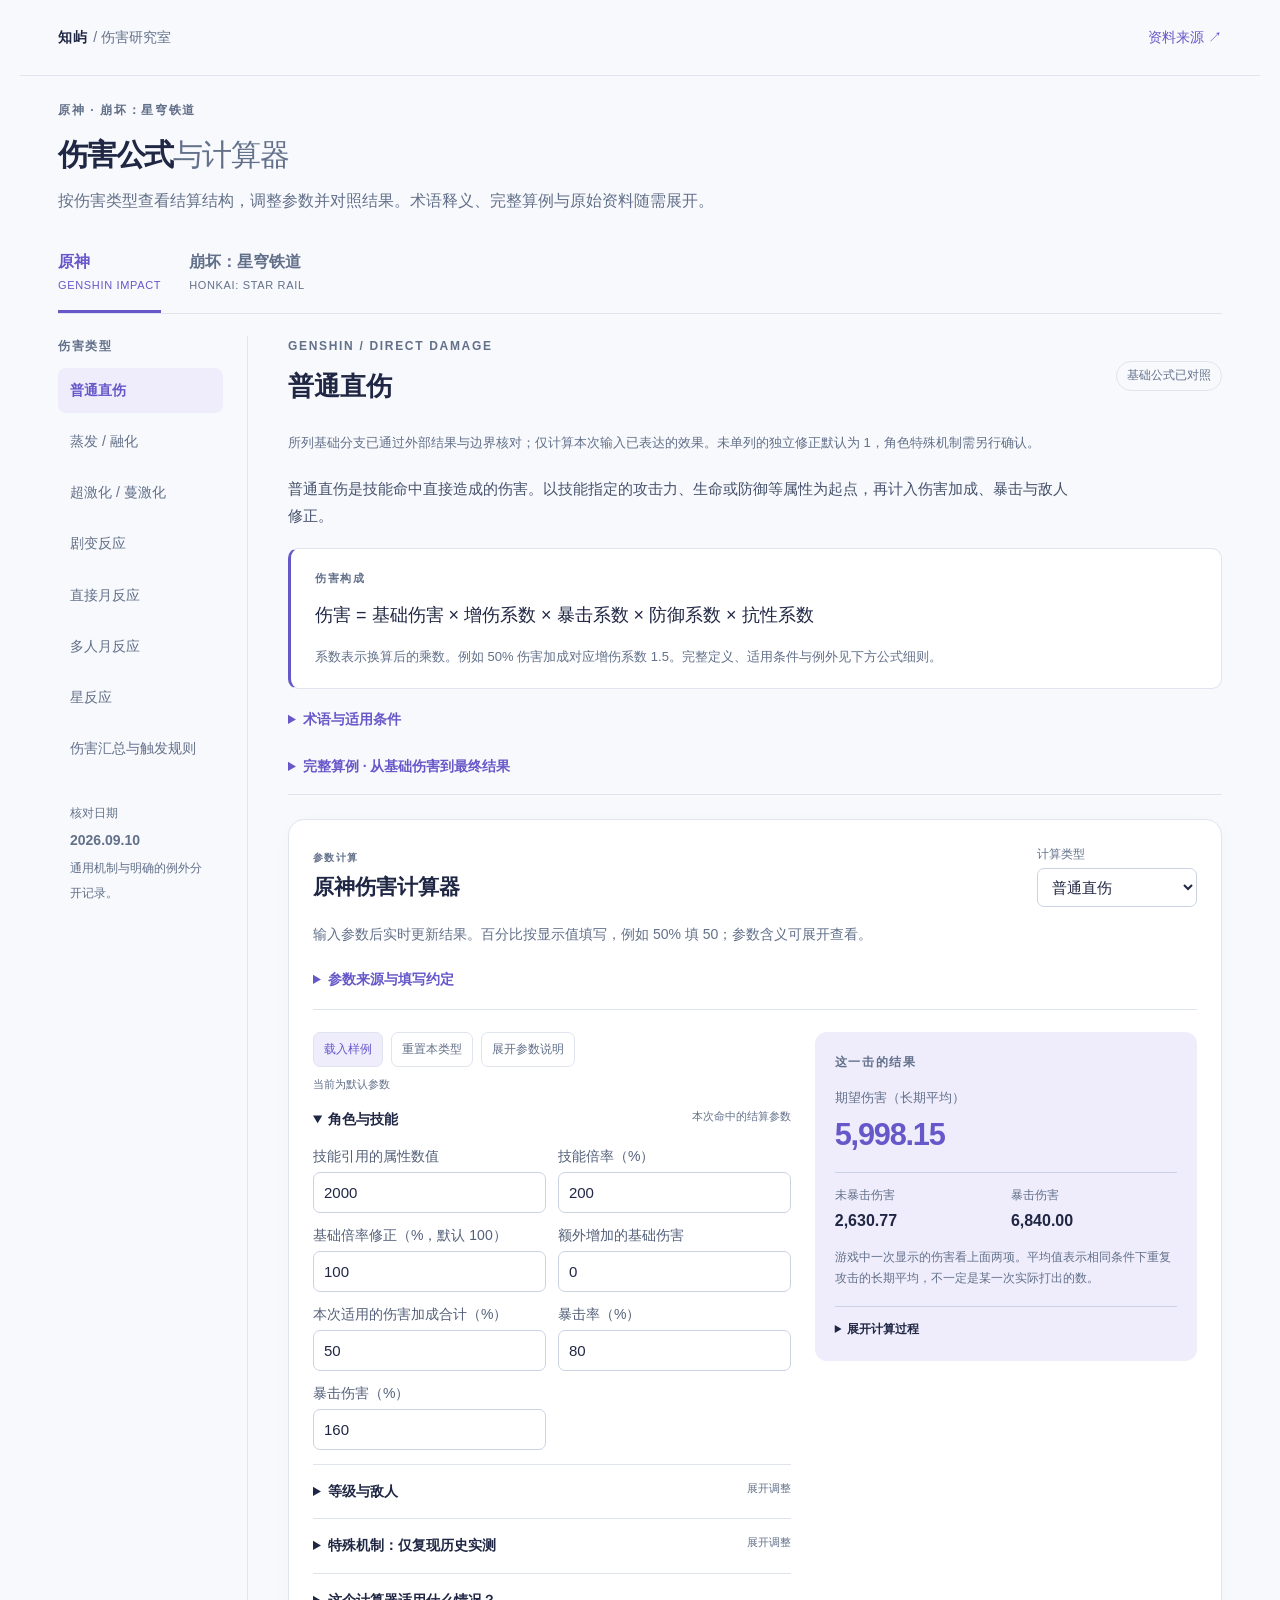
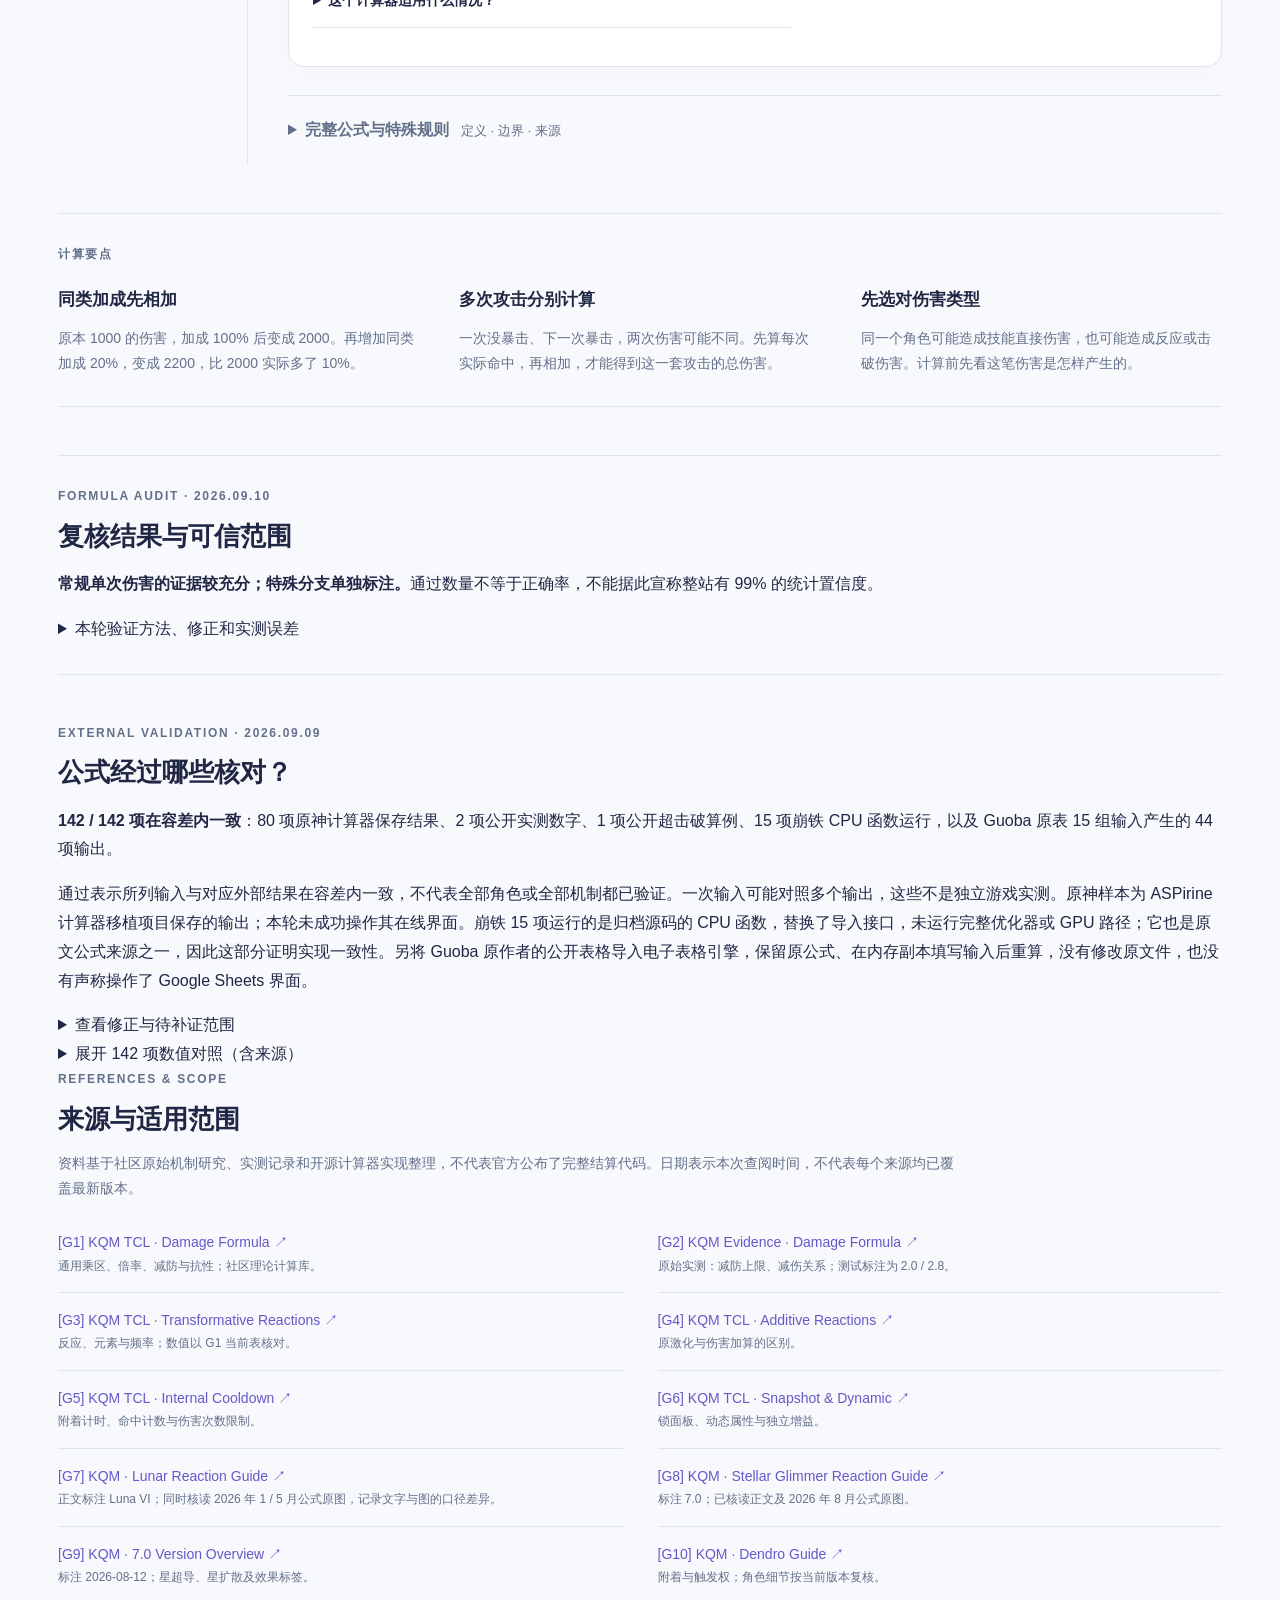
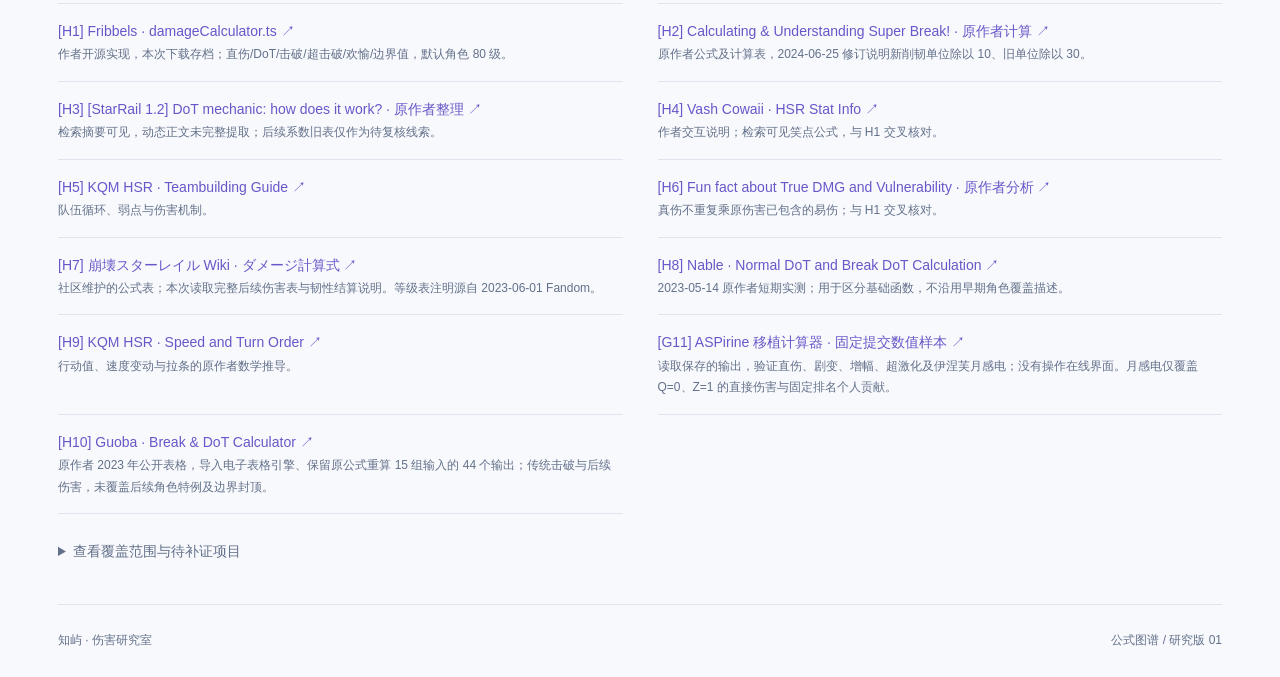
==== commit cf95e458: "deploy: ba0f921aceac10e3b4999a0d2347ca357612bdab" ====
--- a/damage/index.html
+++ b/damage/index.html
@@ -13,8 +13,9 @@
 <main>
 <div class="intro"><p class="eyebrow">原神 · 崩坏：星穹铁道</p><h1>伤害公式<span>与计算器</span></h1><p>按伤害类型查看结算结构，调整参数并对照结果。术语释义、完整算例与原始资料随需展开。</p></div>
 <nav class="games" aria-label="选择游戏"><button type="button" data-game="gi" aria-pressed="true">原神 <span>GENSHIN IMPACT</span></button><button type="button" data-game="hsr" aria-pressed="false">崩坏：星穹铁道 <span>HONKAI: STAR RAIL</span></button></nav>
-<div class="workspace"><aside><p class="eyebrow">伤害类型</p><div id="types"></div><div class="aside-note">核对日期<br><strong>2026.09.09</strong><br>通用机制与明确的例外分开记录。</div></aside><article>
+<div class="workspace"><aside><p class="eyebrow">伤害类型</p><div id="types"></div><div class="aside-note">核对日期<br><strong>2026.09.10</strong><br>通用机制与明确的例外分开记录。</div></aside><article>
 <div class="section-title"><div><p class="eyebrow" id="category">GENSHIN / DIRECT DAMAGE</p><h2 id="title">普通直伤</h2></div><span class="badge" id="status">通用公式</span></div>
+<p id="audit-scope" class="calc-note" aria-live="polite"></p>
 <p id="description">按每段命中分别计算，再相加得到技能或循环总伤害。</p>
 <section id="plain-guide" class="plain-guide" aria-label="中文分步说明"></section>
 <section id="calculator" class="calculator" aria-label="伤害计算器"></section>
@@ -24,6 +25,7 @@
 </details>
 </article></div>
 <section class="guide"><p class="eyebrow">计算要点</p><div class="principles"><div><h3>同类加成先相加</h3><p>原本 1000 的伤害，加成 100% 后变成 2000。再增加同类加成 20%，变成 2200，比 2000 实际多了 10%。</p></div><div><h3>多次攻击分别计算</h3><p>一次没暴击、下一次暴击，两次伤害可能不同。先算每次实际命中，再相加，才能得到这一套攻击的总伤害。</p></div><div><h3>先选对伤害类型</h3><p>同一个角色可能造成技能直接伤害，也可能造成反应或击破伤害。计算前先看这笔伤害是怎样产生的。</p></div></div></section>
+<!-- audit-20260910:start --><section id="audit-20260910" class="guide"><p class="eyebrow">FORMULA AUDIT · 2026.09.10</p><h2>复核结果与可信范围</h2><p><strong>常规单次伤害的证据较充分；特殊分支单独标注。</strong>通过数量不等于正确率，不能据此宣称整站有 99% 的统计置信度。</p><details><summary>本轮验证方法、修正和实测误差</summary><div class="detail-body"><ul><li><strong>研究原文：</strong>重新核读 KQM 通用伤害与月反应公式；原神 1–90 级系数与 gcsim 数据逐项对照，最大差 0.00005，属于存储精度差异。没有运行完整 gcsim。</li><li><strong>外部实现：</strong>实际运行 Fribbels 原 CPU 计算函数，直伤、持续伤害、击破、超击破、欢愉共 1000 组输入全部在容差内一致。替换导入接口，未运行完整优化器或 GPU；此项证明实现一致性。</li><li><strong>保存的外部结果：</strong>宵宫战技强化普攻、行秋四命的 3 个命中样本，共 9 个未暴击／暴击／期望输出一致。</li><li><strong>不同实现交叉检查：</strong>用 Python 有理数另写参考式，与网页 JavaScript 比较 2400 组输入、6000 个输出，全部通过。最大相对误差约 7.51×10⁻¹⁶。两者依据相同公式，等级表是共享输入，此项不作为独立游戏证据。</li><li><strong>边界与顺序：</strong>37 项针对负抗性、暴击率封顶、减防与无视防御的合并、加算项位置、裂伤封顶、风化／纠缠层数、固定削韧和真伤重复结算的检查通过。</li></ul><p><strong>本轮修正：</strong>原神直伤、增幅、激化增加“基础倍率修正”，默认 100%；倍率修正只乘对应技能基础项，不乘额外加算。暴击率超过 100% 按 100% 结算，原神负暴击率按 0% 结算，计算过程显示有效暴击率。</p><p><strong>公开画面对照：</strong>从 <a href="https://www.prydwen.gg/star-rail/guides/damage-formula" target="_blank" rel="noopener noreferrer">Prydwen 原文与实测截图</a>读取 5 个未暴击场景。角色与敌人均为 50 级：停云攻击 1062、倍率 60%、增伤 35.8%；青雀攻击 1432、倍率 70%、增伤 43.6%。其他加成均为 0。对照的是整次普攻合计，停云多段在相同条件下汇总。</p><div class="table-scroll"><table><thead><tr><th>场景</th><th>画面数值</th><th>公式结果</th><th>公式减画面</th><th>证据</th></tr></thead><tbody><tr><td>停云 雷抗20 未破</td><td>312</td><td>311.514336</td><td>-0.485664</td><td><a href="https://cdn.prydwen.gg/images/honkai-star-rail/generic/damage_2.webp" target="_blank" rel="noopener noreferrer">原图 ↗</a></td></tr><tr><td>停云 雷抗20 已破</td><td>346</td><td>346.127040</td><td>+0.127040</td><td><a href="https://cdn.prydwen.gg/images/honkai-star-rail/generic/damage_3.webp" target="_blank" rel="noopener noreferrer">原图 ↗</a></td></tr><tr><td>停云 雷抗0 未破</td><td>390</td><td>389.392920</td><td>-0.607080</td><td><a href="https://cdn.prydwen.gg/images/honkai-star-rail/generic/damage_4.webp" target="_blank" rel="noopener noreferrer">原图 ↗</a></td></tr><tr><td>青雀 量子抗20 未破</td><td>518</td><td>518.200704</td><td>+0.200704</td><td><a href="https://cdn.prydwen.gg/images/honkai-star-rail/generic/damage_6.webp" target="_blank" rel="noopener noreferrer">原图 ↗</a></td></tr><tr><td>青雀 量子抗0 未破</td><td>648</td><td>647.750880</td><td>-0.249120</td><td><a href="https://cdn.prydwen.gg/images/honkai-star-rail/generic/damage_7.webp" target="_blank" rel="noopener noreferrer">原图 ↗</a></td></tr></tbody></table></div><p>判据为绝对差不超过 1 点，考虑公开面板与画面显示的取整。这里记录实际差值，不声称完全相等；停云零雷抗截图是 390，原文计算文字约为 389，采用截图作为观测值。</p><p><strong>尚缺证据：</strong>月绽放／月结晶完整数值样例，月反应非零专属加算和提升，全队暴击后动态排序期望，星反应与完整行动轴。一部分新月反应样本由移植项目自身生成，已排除出独立证据。有限样本也不能覆盖全部角色特例或未来版本。</p><p>原神“增伤里扣减伤”仅保留 KQM 历史海乱鬼实测开关，默认关闭，不当作通用减伤规则。星铁极端抗性与易伤边界仍明确采用 Fribbels 实现口径，不外推为所有关卡的实机结论。</p><p>复核依据：<a href="https://library.keqingmains.com/combat-mechanics/damage/damage-formula">KQM 通用公式</a> · <a href="https://keqingmains.com/misc/lunar-reactions/">KQM 月反应</a> · <a href="https://github.com/genshinsim/gcsim/blob/32bf1b5e5aea3e3dc457f4d9f665849b6ab7addf/pkg/core/combat/reaction.dm.go">gcsim 等级表</a> · <a href="https://github.com/fribbels/hsr-optimizer/blob/main/src/lib/optimization/engine/damage/damageCalculator.ts">Fribbels 计算实现</a></p></div></details></section><!-- audit-20260910:end -->
 <!-- external-validation:start --><section id="validation"><p class="eyebrow">EXTERNAL VALIDATION · 2026.09.09</p><h2>公式经过哪些核对？</h2><p><strong>142 / 142 项在容差内一致</strong>：80 项原神计算器保存结果、2 项公开实测数字、1 项公开超击破算例、15 项崩铁 CPU 函数运行，以及 Guoba 原表 15 组输入产生的 44 项输出。</p><p>通过表示所列输入与对应外部结果在容差内一致，不代表全部角色或全部机制都已验证。一次输入可能对照多个输出，这些不是独立游戏实测。原神样本为 ASPirine 计算器移植项目保存的输出；本轮未成功操作其在线界面。崩铁 15 项运行的是归档源码的 CPU 函数，替换了导入接口，未运行完整优化器或 GPU 路径；它也是原文公式来源之一，因此这部分证明实现一致性。另将 Guoba 原作者的公开表格导入电子表格引擎，保留原公式、在内存副本填写输入后重算，没有修改原文件，也没有声称操作了 Google Sheets 界面。</p><details><summary>查看修正与待补证范围</summary><div class="detail-body"><ul><li>精度：90 级原神反应系数从展示用 1446.85 改为演算用 1446.8535，80 级改为 1077.4437。90 级、1000 精通、10% 草抗的超绽放由 24741.14 更新为 24741.19；此前只是舍入差异。</li><li>输入纠错：第一轮锅巴的 3 项不一致，源于验证脚本把 200.304% 倍率误录为 200.24%。回查上游天赋表后修正，未通过倒推输出修改公式，也未放宽容差。</li><li>边界表达：原网页文字已记录 Fribbels 易伤上限，但公式只写了求和。现在公式明确区分普通区间与引擎 clamp(0,2.5) 口径；300% 易伤的引擎例子因此使用 3.5 倍，不能用 4 倍。尚不将该实现边界外推为所有模式的游戏规则。</li><li>版本核对：上游部分注释仍写旧反应系数，但保存的结果已使用超载 2.75、感电 2、超导 1.5、碎冰 3。本轮按实际输出核对，不依据旧注释回退系数。</li><li>新增月感电 24 项：伊涅芙基准与如雷四件套的直接协同攻击、固定排名贡献，分别核对不暴击、暴击、期望。样本专属加算 Q=0、提升 Z=1；固定排名期望不能证明多人动态排名期望。</li><li>新增击破后续 44 项：原作者表格的裂伤先比较生命比例与封顶，再乘击破特攻；风化单跳为每层，精英三层只在合计中相乘；纠缠输出为一层。原表两跳合计预设 W=1 后 W=0.9，不可照搬到所有行动轴。初次击破原表固定 W=0.9。</li><li>本轮新增数值没有发现展开后的主公式差异。页面实看发现顶部简式把乘区写成“击破特攻”“欢愉度”“增笑”，容易漏掉基数 1；已统一明确为“(1 + 对应加成)”，与展开式一致。</li></ul><p><strong>待补证：</strong>星反应、月绽放/月结晶完整算例；月反应的专属加算项、提升乘区、多人暴击后动态排序与全队期望；行动时间轴与角色特例。</p><p>Guoba 原表发布于 2023 年，限定传统基础分支；等级表为共享输入。自行生成的回归快照与参数不完整的截图未计入独立通过项。</p></div></details><details><summary>展开 142 项数值对照（含来源）</summary><div class="detail-body table-scroll"><table><thead><tr><th>项目</th><th>外部结果</th><th>本地公式</th><th>绝对差</th></tr></thead><tbody><tr><td><a href="https://github.com/hazarsozer/genshin-calculator/blob/0e190fd1624cea6f58533fd790a1c14fe6491a67/tests/golden/fixtures/xiangling.json" target="_blank" rel="noopener noreferrer">xiangling / reaction.burgeon</a><br><small>公开计算器保存的结果</small></td><td>8,294.284437</td><td>8,294.284437</td><td>0.00e+0</td></tr><tr><td><a href="https://github.com/hazarsozer/genshin-calculator/blob/0e190fd1624cea6f58533fd790a1c14fe6491a67/tests/golden/fixtures/xiangling.json" target="_blank" rel="noopener noreferrer">xiangling / reaction.burning</a><br><small>公开计算器保存的结果</small></td><td>691.19037</td><td>691.19037</td><td>0.00e+0</td></tr><tr><td><a href="https://github.com/hazarsozer/genshin-calculator/blob/0e190fd1624cea6f58533fd790a1c14fe6491a67/tests/golden/fixtures/xiangling.json" target="_blank" rel="noopener noreferrer">xiangling / reaction.electrocharged</a><br><small>公开计算器保存的结果</small></td><td>5,529.522958</td><td>5,529.522958</td><td>0.00e+0</td></tr><tr><td><a href="https://github.com/hazarsozer/genshin-calculator/blob/0e190fd1624cea6f58533fd790a1c14fe6491a67/tests/golden/fixtures/xiangling.json" target="_blank" rel="noopener noreferrer">xiangling / reaction.overloaded</a><br><small>公开计算器保存的结果</small></td><td>7,603.094067</td><td>7,603.094067</td><td>0.00e+0</td></tr><tr><td><a href="https://github.com/hazarsozer/genshin-calculator/blob/0e190fd1624cea6f58533fd790a1c14fe6491a67/tests/golden/fixtures/xiangling.json" target="_blank" rel="noopener noreferrer">xiangling / reaction.shatter</a><br><small>公开计算器保存的结果</small></td><td>8,294.284437</td><td>8,294.284437</td><td>0.00e+0</td></tr><tr><td><a href="https://github.com/hazarsozer/genshin-calculator/blob/0e190fd1624cea6f58533fd790a1c14fe6491a67/tests/golden/fixtures/nahida.json" target="_blank" rel="noopener noreferrer">nahida / reaction.burning</a><br><small>公开计算器保存的结果</small></td><td>734.037142</td><td>734.037142</td><td>0.00e+0</td></tr><tr><td><a href="https://github.com/hazarsozer/genshin-calculator/blob/0e190fd1624cea6f58533fd790a1c14fe6491a67/tests/golden/fixtures/nahida.json" target="_blank" rel="noopener noreferrer">nahida / reaction.electrocharged</a><br><small>公开计算器保存的结果</small></td><td>5,872.297139</td><td>5,872.297139</td><td>0.00e+0</td></tr><tr><td><a href="https://github.com/hazarsozer/genshin-calculator/blob/0e190fd1624cea6f58533fd790a1c14fe6491a67/tests/golden/fixtures/nahida.json" target="_blank" rel="noopener noreferrer">nahida / reaction.rupture</a><br><small>公开计算器保存的结果</small></td><td>5,872.297139</td><td>5,872.297139</td><td>0.00e+0</td></tr><tr><td><a href="https://github.com/hazarsozer/genshin-calculator/blob/0e190fd1624cea6f58533fd790a1c14fe6491a67/tests/golden/fixtures/nahida.json" target="_blank" rel="noopener noreferrer">nahida / reaction.shatter</a><br><small>公开计算器保存的结果</small></td><td>8,808.445708</td><td>8,808.445708</td><td>0.00e+0</td></tr><tr><td><a href="https://github.com/hazarsozer/genshin-calculator/blob/0e190fd1624cea6f58533fd790a1c14fe6491a67/tests/golden/fixtures/kuki_shinobu.json" target="_blank" rel="noopener noreferrer">kuki_shinobu / reaction.electrocharged</a><br><small>公开计算器保存的结果</small></td><td>4,779.069572</td><td>4,779.069572</td><td>0.00e+0</td></tr><tr><td><a href="https://github.com/hazarsozer/genshin-calculator/blob/0e190fd1624cea6f58533fd790a1c14fe6491a67/tests/golden/fixtures/kuki_shinobu.json" target="_blank" rel="noopener noreferrer">kuki_shinobu / reaction.hyperbloom</a><br><small>公开计算器保存的结果</small></td><td>7,168.604357</td><td>7,168.604357</td><td>0.00e+0</td></tr><tr><td><a href="https://github.com/hazarsozer/genshin-calculator/blob/0e190fd1624cea6f58533fd790a1c14fe6491a67/tests/golden/fixtures/kuki_shinobu.json" target="_blank" rel="noopener noreferrer">kuki_shinobu / reaction.overloaded</a><br><small>公开计算器保存的结果</small></td><td>6,571.220661</td><td>6,571.220661</td><td>0.00e+0</td></tr><tr><td><a href="https://github.com/hazarsozer/genshin-calculator/blob/0e190fd1624cea6f58533fd790a1c14fe6491a67/tests/golden/fixtures/kuki_shinobu.json" target="_blank" rel="noopener noreferrer">kuki_shinobu / reaction.shatter</a><br><small>公开计算器保存的结果</small></td><td>7,168.604357</td><td>7,168.604357</td><td>0.00e+0</td></tr><tr><td><a href="https://github.com/hazarsozer/genshin-calculator/blob/0e190fd1624cea6f58533fd790a1c14fe6491a67/tests/golden/fixtures/kuki_shinobu.json" target="_blank" rel="noopener noreferrer">kuki_shinobu / reaction.superconduct</a><br><small>公开计算器保存的结果</small></td><td>3,584.302179</td><td>3,584.302179</td><td>0.00e+0</td></tr><tr><td><a href="https://github.com/hazarsozer/genshin-calculator/blob/0e190fd1624cea6f58533fd790a1c14fe6491a67/tests/golden/fixtures/sucrose.json" target="_blank" rel="noopener noreferrer">sucrose / reaction.burgeon</a><br><small>公开计算器保存的结果</small></td><td>5,579.362803</td><td>5,579.362803</td><td>0.00e+0</td></tr><tr><td><a href="https://github.com/hazarsozer/genshin-calculator/blob/0e190fd1624cea6f58533fd790a1c14fe6491a67/tests/golden/fixtures/sucrose.json" target="_blank" rel="noopener noreferrer">sucrose / reaction.burning</a><br><small>公开计算器保存的结果</small></td><td>464.9469</td><td>464.9469</td><td>0.00e+0</td></tr><tr><td><a href="https://github.com/hazarsozer/genshin-calculator/blob/0e190fd1624cea6f58533fd790a1c14fe6491a67/tests/golden/fixtures/sucrose.json" target="_blank" rel="noopener noreferrer">sucrose / reaction.electrocharged</a><br><small>公开计算器保存的结果</small></td><td>3,719.575202</td><td>3,719.575202</td><td>0.00e+0</td></tr><tr><td><a href="https://github.com/hazarsozer/genshin-calculator/blob/0e190fd1624cea6f58533fd790a1c14fe6491a67/tests/golden/fixtures/sucrose.json" target="_blank" rel="noopener noreferrer">sucrose / reaction.hyperbloom</a><br><small>公开计算器保存的结果</small></td><td>5,579.362803</td><td>5,579.362803</td><td>0.00e+0</td></tr><tr><td><a href="https://github.com/hazarsozer/genshin-calculator/blob/0e190fd1624cea6f58533fd790a1c14fe6491a67/tests/golden/fixtures/sucrose.json" target="_blank" rel="noopener noreferrer">sucrose / reaction.overloaded</a><br><small>公开计算器保存的结果</small></td><td>5,114.415903</td><td>5,114.415903</td><td>0.00e+0</td></tr><tr><td><a href="https://github.com/hazarsozer/genshin-calculator/blob/0e190fd1624cea6f58533fd790a1c14fe6491a67/tests/golden/fixtures/sucrose.json" target="_blank" rel="noopener noreferrer">sucrose / reaction.rupture</a><br><small>公开计算器保存的结果</small></td><td>3,719.575202</td><td>3,719.575202</td><td>0.00e+0</td></tr><tr><td><a href="https://github.com/hazarsozer/genshin-calculator/blob/0e190fd1624cea6f58533fd790a1c14fe6491a67/tests/golden/fixtures/sucrose.json" target="_blank" rel="noopener noreferrer">sucrose / reaction.shatter</a><br><small>公开计算器保存的结果</small></td><td>5,579.362803</td><td>5,579.362803</td><td>0.00e+0</td></tr><tr><td><a href="https://github.com/hazarsozer/genshin-calculator/blob/0e190fd1624cea6f58533fd790a1c14fe6491a67/tests/golden/fixtures/sucrose.json" target="_blank" rel="noopener noreferrer">sucrose / reaction.superconduct</a><br><small>公开计算器保存的结果</small></td><td>2,789.681402</td><td>2,789.681402</td><td>0.00e+0</td></tr><tr><td><a href="https://github.com/hazarsozer/genshin-calculator/blob/0e190fd1624cea6f58533fd790a1c14fe6491a67/tests/golden/fixtures/sucrose.json" target="_blank" rel="noopener noreferrer">sucrose / reaction.swirl_cryo</a><br><small>公开计算器保存的结果</small></td><td>1,115.872561</td><td>1,115.872561</td><td>0.00e+0</td></tr><tr><td><a href="https://github.com/hazarsozer/genshin-calculator/blob/0e190fd1624cea6f58533fd790a1c14fe6491a67/tests/golden/fixtures/sucrose.json" target="_blank" rel="noopener noreferrer">sucrose / reaction.swirl_electro</a><br><small>公开计算器保存的结果</small></td><td>1,115.872561</td><td>1,115.872561</td><td>0.00e+0</td></tr><tr><td><a href="https://github.com/hazarsozer/genshin-calculator/blob/0e190fd1624cea6f58533fd790a1c14fe6491a67/tests/golden/fixtures/sucrose.json" target="_blank" rel="noopener noreferrer">sucrose / reaction.swirl_hydro</a><br><small>公开计算器保存的结果</small></td><td>1,115.872561</td><td>1,115.872561</td><td>0.00e+0</td></tr><tr><td><a href="https://github.com/hazarsozer/genshin-calculator/blob/0e190fd1624cea6f58533fd790a1c14fe6491a67/tests/golden/fixtures/sucrose.json" target="_blank" rel="noopener noreferrer">sucrose / reaction.swirl_pyro</a><br><small>公开计算器保存的结果</small></td><td>1,115.872561</td><td>1,115.872561</td><td>0.00e+0</td></tr><tr><td><a href="https://github.com/hazarsozer/genshin-calculator/blob/0e190fd1624cea6f58533fd790a1c14fe6491a67/tests/golden/fixtures/keqing.json" target="_blank" rel="noopener noreferrer">keqing / reaction.electrocharged</a><br><small>公开计算器保存的结果</small></td><td>4,779.069572</td><td>4,779.069572</td><td>0.00e+0</td></tr><tr><td><a href="https://github.com/hazarsozer/genshin-calculator/blob/0e190fd1624cea6f58533fd790a1c14fe6491a67/tests/golden/fixtures/keqing.json" target="_blank" rel="noopener noreferrer">keqing / reaction.hyperbloom</a><br><small>公开计算器保存的结果</small></td><td>7,168.604357</td><td>7,168.604357</td><td>0.00e+0</td></tr><tr><td><a href="https://github.com/hazarsozer/genshin-calculator/blob/0e190fd1624cea6f58533fd790a1c14fe6491a67/tests/golden/fixtures/keqing.json" target="_blank" rel="noopener noreferrer">keqing / reaction.overloaded</a><br><small>公开计算器保存的结果</small></td><td>6,571.220661</td><td>6,571.220661</td><td>0.00e+0</td></tr><tr><td><a href="https://github.com/hazarsozer/genshin-calculator/blob/0e190fd1624cea6f58533fd790a1c14fe6491a67/tests/golden/fixtures/keqing.json" target="_blank" rel="noopener noreferrer">keqing / reaction.shatter</a><br><small>公开计算器保存的结果</small></td><td>7,168.604357</td><td>7,168.604357</td><td>0.00e+0</td></tr><tr><td><a href="https://github.com/hazarsozer/genshin-calculator/blob/0e190fd1624cea6f58533fd790a1c14fe6491a67/tests/golden/fixtures/keqing.json" target="_blank" rel="noopener noreferrer">keqing / reaction.superconduct</a><br><small>公开计算器保存的结果</small></td><td>3,584.302179</td><td>3,584.302179</td><td>0.00e+0</td></tr><tr><td><a href="https://github.com/hazarsozer/genshin-calculator/blob/0e190fd1624cea6f58533fd790a1c14fe6491a67/tests/golden/fixtures/xiangling.json" target="_blank" rel="noopener noreferrer">香菱 attack.normal_hit_1 normal</a><br><small>公开计算器保存的结果</small></td><td>793.866514</td><td>793.866514</td><td>1.14e-13</td></tr><tr><td><a href="https://github.com/hazarsozer/genshin-calculator/blob/0e190fd1624cea6f58533fd790a1c14fe6491a67/tests/golden/fixtures/xiangling.json" target="_blank" rel="noopener noreferrer">香菱 attack.normal_hit_1 crit</a><br><small>公开计算器保存的结果</small></td><td>2,025.37576</td><td>2,025.37576</td><td>2.27e-13</td></tr><tr><td><a href="https://github.com/hazarsozer/genshin-calculator/blob/0e190fd1624cea6f58533fd790a1c14fe6491a67/tests/golden/fixtures/xiangling.json" target="_blank" rel="noopener noreferrer">香菱 attack.normal_hit_1 average</a><br><small>公开计算器保存的结果</small></td><td>917.017439</td><td>917.017439</td><td>1.14e-13</td></tr><tr><td><a href="https://github.com/hazarsozer/genshin-calculator/blob/0e190fd1624cea6f58533fd790a1c14fe6491a67/tests/golden/fixtures/xiangling.json" target="_blank" rel="noopener noreferrer">香菱 skill.skill_dmg normal</a><br><small>公开计算器保存的结果</small></td><td>2,254.422102</td><td>2,254.422102</td><td>0.00e+0</td></tr><tr><td><a href="https://github.com/hazarsozer/genshin-calculator/blob/0e190fd1624cea6f58533fd790a1c14fe6491a67/tests/golden/fixtures/xiangling.json" target="_blank" rel="noopener noreferrer">香菱 skill.skill_dmg crit</a><br><small>公开计算器保存的结果</small></td><td>5,751.662021</td><td>5,751.662021</td><td>0.00e+0</td></tr><tr><td><a href="https://github.com/hazarsozer/genshin-calculator/blob/0e190fd1624cea6f58533fd790a1c14fe6491a67/tests/golden/fixtures/xiangling.json" target="_blank" rel="noopener noreferrer">香菱 skill.skill_dmg average</a><br><small>公开计算器保存的结果</small></td><td>2,604.146094</td><td>2,604.146094</td><td>0.00e+0</td></tr><tr><td><a href="https://github.com/hazarsozer/genshin-calculator/blob/0e190fd1624cea6f58533fd790a1c14fe6491a67/tests/golden/fixtures/reactions/ganyu.json" target="_blank" rel="noopener noreferrer">ganyu 增幅反应 / attack.charged_aimed</a><br><small>公开计算器保存的结果</small></td><td>4,977.767941</td><td>4,977.767941</td><td>0.00e+0</td></tr><tr><td><a href="https://github.com/hazarsozer/genshin-calculator/blob/0e190fd1624cea6f58533fd790a1c14fe6491a67/tests/golden/fixtures/reactions/ganyu.json" target="_blank" rel="noopener noreferrer">ganyu 增幅反应 / attack.ganyu_frostflake</a><br><small>公开计算器保存的结果</small></td><td>5,138.3411</td><td>5,138.3411</td><td>0.00e+0</td></tr><tr><td><a href="https://github.com/hazarsozer/genshin-calculator/blob/0e190fd1624cea6f58533fd790a1c14fe6491a67/tests/golden/fixtures/reactions/ganyu.json" target="_blank" rel="noopener noreferrer">ganyu 增幅反应 / attack.ganyu_frostflake_bloom</a><br><small>公开计算器保存的结果</small></td><td>8,735.179871</td><td>8,735.179871</td><td>0.00e+0</td></tr><tr><td><a href="https://github.com/hazarsozer/genshin-calculator/blob/0e190fd1624cea6f58533fd790a1c14fe6491a67/tests/golden/fixtures/reactions/ganyu.json" target="_blank" rel="noopener noreferrer">ganyu 增幅反应 / burst.burst_dmg</a><br><small>公开计算器保存的结果</small></td><td>3,988.238615</td><td>3,988.238615</td><td>0.00e+0</td></tr><tr><td><a href="https://github.com/hazarsozer/genshin-calculator/blob/0e190fd1624cea6f58533fd790a1c14fe6491a67/tests/golden/fixtures/reactions/ganyu.json" target="_blank" rel="noopener noreferrer">ganyu 增幅反应 / skill.skill_dmg</a><br><small>公开计算器保存的结果</small></td><td>6,029.798985</td><td>6,029.798985</td><td>0.00e+0</td></tr><tr><td><a href="https://github.com/hazarsozer/genshin-calculator/blob/0e190fd1624cea6f58533fd790a1c14fe6491a67/tests/golden/fixtures/reactions/mona.json" target="_blank" rel="noopener noreferrer">mona 增幅反应 / attack.charged_hit</a><br><small>公开计算器保存的结果</small></td><td>8,565.564565</td><td>8,565.564565</td><td>0.00e+0</td></tr><tr><td><a href="https://github.com/hazarsozer/genshin-calculator/blob/0e190fd1624cea6f58533fd790a1c14fe6491a67/tests/golden/fixtures/reactions/mona.json" target="_blank" rel="noopener noreferrer">mona 增幅反应 / attack.normal_hit_1</a><br><small>公开计算器保存的结果</small></td><td>2,045.150584</td><td>2,045.150584</td><td>0.00e+0</td></tr><tr><td><a href="https://github.com/hazarsozer/genshin-calculator/blob/0e190fd1624cea6f58533fd790a1c14fe6491a67/tests/golden/fixtures/reactions/mona.json" target="_blank" rel="noopener noreferrer">mona 增幅反应 / attack.normal_hit_2</a><br><small>公开计算器保存的结果</small></td><td>1,958.1229</td><td>1,958.1229</td><td>0.00e+0</td></tr><tr><td><a href="https://github.com/hazarsozer/genshin-calculator/blob/0e190fd1624cea6f58533fd790a1c14fe6491a67/tests/golden/fixtures/reactions/mona.json" target="_blank" rel="noopener noreferrer">mona 增幅反应 / attack.normal_hit_3</a><br><small>公开计算器保存的结果</small></td><td>2,436.775164</td><td>2,436.775164</td><td>0.00e+0</td></tr><tr><td><a href="https://github.com/hazarsozer/genshin-calculator/blob/0e190fd1624cea6f58533fd790a1c14fe6491a67/tests/golden/fixtures/reactions/mona.json" target="_blank" rel="noopener noreferrer">mona 增幅反应 / attack.normal_hit_4</a><br><small>公开计算器保存的结果</small></td><td>3,054.671724</td><td>3,054.671724</td><td>0.00e+0</td></tr><tr><td><a href="https://github.com/hazarsozer/genshin-calculator/blob/0e190fd1624cea6f58533fd790a1c14fe6491a67/tests/golden/fixtures/reactions/mona.json" target="_blank" rel="noopener noreferrer">mona 增幅反应 / attack.plunge_high</a><br><small>公开计算器保存的结果</small></td><td>8,038.904282</td><td>8,038.904282</td><td>0.00e+0</td></tr><tr><td><a href="https://github.com/hazarsozer/genshin-calculator/blob/0e190fd1624cea6f58533fd790a1c14fe6491a67/tests/golden/fixtures/reactions/mona.json" target="_blank" rel="noopener noreferrer">mona 增幅反应 / attack.plunge_low</a><br><small>公开计算器保存的结果</small></td><td>6,435.994308</td><td>6,435.994308</td><td>0.00e+0</td></tr><tr><td><a href="https://github.com/hazarsozer/genshin-calculator/blob/0e190fd1624cea6f58533fd790a1c14fe6491a67/tests/golden/fixtures/reactions/mona.json" target="_blank" rel="noopener noreferrer">mona 增幅反应 / burst.burst_dmg</a><br><small>公开计算器保存的结果</small></td><td>32,790.723826</td><td>32,790.723826</td><td>0.00e+0</td></tr><tr><td><a href="https://github.com/hazarsozer/genshin-calculator/blob/0e190fd1624cea6f58533fd790a1c14fe6491a67/tests/golden/fixtures/reactions/mona.json" target="_blank" rel="noopener noreferrer">mona 增幅反应 / skill.dot_dmg</a><br><small>公开计算器保存的结果</small></td><td>2,011.106076</td><td>2,011.106076</td><td>0.00e+0</td></tr><tr><td><a href="https://github.com/hazarsozer/genshin-calculator/blob/0e190fd1624cea6f58533fd790a1c14fe6491a67/tests/golden/fixtures/reactions/mona.json" target="_blank" rel="noopener noreferrer">mona 增幅反应 / skill.explosion_dmg</a><br><small>公开计算器保存的结果</small></td><td>8,346.090214</td><td>8,346.090214</td><td>0.00e+0</td></tr><tr><td><a href="https://github.com/hazarsozer/genshin-calculator/blob/0e190fd1624cea6f58533fd790a1c14fe6491a67/tests/golden/fixtures/reactions/mona.json" target="_blank" rel="noopener noreferrer">mona 增幅反应 / skill.mona_phantom_explosion_dmg</a><br><small>公开计算器保存的结果</small></td><td>4,173.045107</td><td>4,173.045107</td><td>0.00e+0</td></tr><tr><td><a href="https://github.com/hazarsozer/genshin-calculator/blob/0e190fd1624cea6f58533fd790a1c14fe6491a67/tests/golden/fixtures/catalyze/fischl.json" target="_blank" rel="noopener noreferrer">菲谢尔超激化蓄力箭 / normal</a><br><small>公开计算器保存的结果</small></td><td>5,218.710272</td><td>5,218.710272</td><td>3.64e-12</td></tr><tr><td><a href="https://github.com/hazarsozer/genshin-calculator/blob/0e190fd1624cea6f58533fd790a1c14fe6491a67/tests/golden/fixtures/catalyze/fischl.json" target="_blank" rel="noopener noreferrer">菲谢尔超激化蓄力箭 / crit</a><br><small>公开计算器保存的结果</small></td><td>10,437.420544</td><td>10,437.420544</td><td>7.28e-12</td></tr><tr><td><a href="https://github.com/hazarsozer/genshin-calculator/blob/0e190fd1624cea6f58533fd790a1c14fe6491a67/tests/golden/fixtures/catalyze/fischl.json" target="_blank" rel="noopener noreferrer">菲谢尔超激化蓄力箭 / average</a><br><small>公开计算器保存的结果</small></td><td>5,740.581299</td><td>5,740.581299</td><td>3.64e-12</td></tr><tr><td><a href="https://library.keqingmains.com/evidence/combat-mechanics/damage/damage-formula" target="_blank" rel="noopener noreferrer">夜兰破局矢 / 海乱鬼减伤</a><br><small>研究者公开实测数字（非本轮亲测）</small></td><td>4,905</td><td>4,905.503411</td><td>5.03e-1</td></tr><tr><td><a href="https://library.keqingmains.com/evidence/combat-mechanics/damage/damage-formula" target="_blank" rel="noopener noreferrer">夜兰物理瞄准 / 海乱鬼减伤</a><br><small>研究者公开实测数字（非本轮亲测）</small></td><td>249</td><td>249.4</td><td>4.00e-1</td></tr><tr><td><a href="https://www.reddit.com/r/HonkaiStarRail/comments/1co5sqr/calculating_understanding_super_break/" target="_blank" rel="noopener noreferrer">雪衣终结技 / Guoba 超击破算例</a><br><small>作者公开计算器算例</small></td><td>70,641.6244</td><td>70,641.624375</td><td>2.50e-5</td></tr><tr><td><a href="https://github.com/fribbels/hsr-optimizer/blob/main/src/lib/optimization/engine/damage/damageCalculator.ts" target="_blank" rel="noopener noreferrer">崩铁直伤 / 期望</a><br><small>实际运行开源引擎 CPU 函数（输入在本轮设定）</small></td><td>9,267.906977</td><td>9,267.906977</td><td>1.82e-12</td></tr><tr><td><a href="https://github.com/fribbels/hsr-optimizer/blob/main/src/lib/optimization/engine/damage/damageCalculator.ts" target="_blank" rel="noopener noreferrer">崩铁直伤 / 未击破</a><br><small>实际运行开源引擎 CPU 函数（输入在本轮设定）</small></td><td>8,341.116279</td><td>8,341.116279</td><td>1.82e-12</td></tr><tr><td><a href="https://github.com/fribbels/hsr-optimizer/blob/main/src/lib/optimization/engine/damage/damageCalculator.ts" target="_blank" rel="noopener noreferrer">崩铁直伤 / 减防与抗穿</a><br><small>实际运行开源引擎 CPU 函数（输入在本轮设定）</small></td><td>30,976.143498</td><td>30,976.143498</td><td>0.00e+0</td></tr><tr><td><a href="https://github.com/fribbels/hsr-optimizer/blob/main/src/lib/optimization/engine/damage/damageCalculator.ts" target="_blank" rel="noopener noreferrer">崩铁直伤 / 防御与暴击率上限</a><br><small>实际运行开源引擎 CPU 函数（输入在本轮设定）</small></td><td>24,300</td><td>24,300</td><td>0.00e+0</td></tr><tr><td><a href="https://github.com/fribbels/hsr-optimizer/blob/main/src/lib/optimization/engine/damage/damageCalculator.ts" target="_blank" rel="noopener noreferrer">崩铁易伤 300% / 引擎封顶口径</a><br><small>实际运行开源引擎 CPU 函数（输入在本轮设定）</small></td><td>32,437.674419</td><td>32,437.674419</td><td>3.64e-12</td></tr><tr><td><a href="https://github.com/fribbels/hsr-optimizer/blob/main/src/lib/optimization/engine/damage/damageCalculator.ts" target="_blank" rel="noopener noreferrer">崩铁真伤 30% / 原伤害加真伤合计</a><br><small>实际运行开源引擎 CPU 函数（输入在本轮设定）</small></td><td>12,048.27907</td><td>12,048.27907</td><td>1.82e-12</td></tr><tr><td><a href="https://github.com/fribbels/hsr-optimizer/blob/main/src/lib/optimization/engine/damage/damageCalculator.ts" target="_blank" rel="noopener noreferrer">技能 DoT / 已成功施加</a><br><small>实际运行开源引擎 CPU 函数（输入在本轮设定）</small></td><td>4,520.930233</td><td>4,520.930233</td><td>9.09e-13</td></tr><tr><td><a href="https://github.com/fribbels/hsr-optimizer/blob/main/src/lib/optimization/engine/damage/damageCalculator.ts" target="_blank" rel="noopener noreferrer">技能 DoT / 60% 施加概率期望</a><br><small>实际运行开源引擎 CPU 函数（输入在本轮设定）</small></td><td>2,712.55814</td><td>2,712.55814</td><td>4.55e-13</td></tr><tr><td><a href="https://github.com/fribbels/hsr-optimizer/blob/main/src/lib/optimization/engine/damage/damageCalculator.ts" target="_blank" rel="noopener noreferrer">火击破 / 首次破韧状态</a><br><small>实际运行开源引擎 CPU 函数（输入在本轮设定）</small></td><td>29,807.479829</td><td>29,807.479829</td><td>3.64e-12</td></tr><tr><td><a href="https://github.com/fribbels/hsr-optimizer/blob/main/src/lib/optimization/engine/damage/damageCalculator.ts" target="_blank" rel="noopener noreferrer">量子击破 / 已击破状态</a><br><small>实际运行开源引擎 CPU 函数（输入在本轮设定）</small></td><td>8,279.855508</td><td>8,279.855508</td><td>0.00e+0</td></tr><tr><td><a href="https://github.com/fribbels/hsr-optimizer/blob/main/src/lib/optimization/engine/damage/damageCalculator.ts" target="_blank" rel="noopener noreferrer">超击破 / 效率与固定削韧</a><br><small>实际运行开源引擎 CPU 函数（输入在本轮设定）</small></td><td>30,753.74903</td><td>30,753.74903</td><td>3.64e-12</td></tr><tr><td><a href="https://github.com/fribbels/hsr-optimizer/blob/main/src/lib/optimization/engine/damage/damageCalculator.ts" target="_blank" rel="noopener noreferrer">超击破 / 无转化赋能</a><br><small>实际运行开源引擎 CPU 函数（输入在本轮设定）</small></td><td>0</td><td>0</td><td>0.00e+0</td></tr><tr><td><a href="https://github.com/fribbels/hsr-optimizer/blob/main/src/lib/optimization/engine/damage/damageCalculator.ts" target="_blank" rel="noopener noreferrer">欢愉 / 笑点 20</a><br><small>实际运行开源引擎 CPU 函数（输入在本轮设定）</small></td><td>34,380.145593</td><td>34,380.145593</td><td>7.28e-12</td></tr><tr><td><a href="https://github.com/fribbels/hsr-optimizer/blob/main/src/lib/optimization/engine/damage/damageCalculator.ts" target="_blank" rel="noopener noreferrer">欢愉 / 笑点 40</a><br><small>实际运行开源引擎 CPU 函数（输入在本轮设定）</small></td><td>42,565.894544</td><td>42,565.894544</td><td>7.28e-12</td></tr><tr><td><a href="https://github.com/fribbels/hsr-optimizer/blob/main/src/lib/optimization/engine/damage/damageCalculator.ts" target="_blank" rel="noopener noreferrer">欢愉 / 普通增伤提高不生效</a><br><small>实际运行开源引擎 CPU 函数（输入在本轮设定）</small></td><td>34,380.145593</td><td>34,380.145593</td><td>7.28e-12</td></tr><tr><td><a href="https://github.com/hazarsozer/genshin-calculator/blob/0e190fd1624cea6f58533fd790a1c14fe6491a67/tests/golden/fixtures/ineffa.json" target="_blank" rel="noopener noreferrer">伊涅芙 基准 / 协同攻击 / normal</a><br><small>公开计算器保存的结果</small></td><td>4,687.133338</td><td>4,687.133338</td><td>0.00e+0</td></tr><tr><td><a href="https://github.com/hazarsozer/genshin-calculator/blob/0e190fd1624cea6f58533fd790a1c14fe6491a67/tests/golden/fixtures/ineffa.json" target="_blank" rel="noopener noreferrer">伊涅芙 基准 / 协同攻击 / crit</a><br><small>公开计算器保存的结果</small></td><td>11,958.189541</td><td>11,958.189541</td><td>0.00e+0</td></tr><tr><td><a href="https://github.com/hazarsozer/genshin-calculator/blob/0e190fd1624cea6f58533fd790a1c14fe6491a67/tests/golden/fixtures/ineffa.json" target="_blank" rel="noopener noreferrer">伊涅芙 基准 / 协同攻击 / average</a><br><small>公开计算器保存的结果</small></td><td>6,810.281749</td><td>6,810.281749</td><td>9.09e-13</td></tr><tr><td><a href="https://github.com/hazarsozer/genshin-calculator/blob/0e190fd1624cea6f58533fd790a1c14fe6491a67/tests/golden/fixtures/ineffa.json" target="_blank" rel="noopener noreferrer">伊涅芙 基准 / 固定第一贡献 / normal</a><br><small>公开计算器保存的结果</small></td><td>3,101.137211</td><td>3,101.137211</td><td>0.00e+0</td></tr><tr><td><a href="https://github.com/hazarsozer/genshin-calculator/blob/0e190fd1624cea6f58533fd790a1c14fe6491a67/tests/golden/fixtures/ineffa.json" target="_blank" rel="noopener noreferrer">伊涅芙 基准 / 固定第一贡献 / crit</a><br><small>公开计算器保存的结果</small></td><td>7,911.869345</td><td>7,911.869345</td><td>9.09e-13</td></tr><tr><td><a href="https://github.com/hazarsozer/genshin-calculator/blob/0e190fd1624cea6f58533fd790a1c14fe6491a67/tests/golden/fixtures/ineffa.json" target="_blank" rel="noopener noreferrer">伊涅芙 基准 / 固定第一贡献 / average</a><br><small>公开计算器保存的结果</small></td><td>4,505.870994</td><td>4,505.870994</td><td>0.00e+0</td></tr><tr><td><a href="https://github.com/hazarsozer/genshin-calculator/blob/0e190fd1624cea6f58533fd790a1c14fe6491a67/tests/golden/fixtures/ineffa.json" target="_blank" rel="noopener noreferrer">伊涅芙 基准 / 固定第二贡献 / normal</a><br><small>公开计算器保存的结果</small></td><td>1,550.568606</td><td>1,550.568606</td><td>0.00e+0</td></tr><tr><td><a href="https://github.com/hazarsozer/genshin-calculator/blob/0e190fd1624cea6f58533fd790a1c14fe6491a67/tests/golden/fixtures/ineffa.json" target="_blank" rel="noopener noreferrer">伊涅芙 基准 / 固定第二贡献 / crit</a><br><small>公开计算器保存的结果</small></td><td>3,955.934672</td><td>3,955.934672</td><td>4.55e-13</td></tr><tr><td><a href="https://github.com/hazarsozer/genshin-calculator/blob/0e190fd1624cea6f58533fd790a1c14fe6491a67/tests/golden/fixtures/ineffa.json" target="_blank" rel="noopener noreferrer">伊涅芙 基准 / 固定第二贡献 / average</a><br><small>公开计算器保存的结果</small></td><td>2,252.935497</td><td>2,252.935497</td><td>0.00e+0</td></tr><tr><td><a href="https://github.com/hazarsozer/genshin-calculator/blob/0e190fd1624cea6f58533fd790a1c14fe6491a67/tests/golden/fixtures/ineffa.json" target="_blank" rel="noopener noreferrer">伊涅芙 基准 / 固定第三/四贡献 / normal</a><br><small>公开计算器保存的结果</small></td><td>258.428101</td><td>258.428101</td><td>5.68e-14</td></tr><tr><td><a href="https://github.com/hazarsozer/genshin-calculator/blob/0e190fd1624cea6f58533fd790a1c14fe6491a67/tests/golden/fixtures/ineffa.json" target="_blank" rel="noopener noreferrer">伊涅芙 基准 / 固定第三/四贡献 / crit</a><br><small>公开计算器保存的结果</small></td><td>659.322445</td><td>659.322445</td><td>0.00e+0</td></tr><tr><td><a href="https://github.com/hazarsozer/genshin-calculator/blob/0e190fd1624cea6f58533fd790a1c14fe6491a67/tests/golden/fixtures/ineffa.json" target="_blank" rel="noopener noreferrer">伊涅芙 基准 / 固定第三/四贡献 / average</a><br><small>公开计算器保存的结果</small></td><td>375.48925</td><td>375.48925</td><td>0.00e+0</td></tr><tr><td><a href="https://github.com/hazarsozer/genshin-calculator/blob/0e190fd1624cea6f58533fd790a1c14fe6491a67/tests/golden/fixtures/thundering_lunarcharged/thundering_lunarcharged_ineffa.json" target="_blank" rel="noopener noreferrer">伊涅芙 如雷四件套 / 协同攻击 / normal</a><br><small>公开计算器保存的结果</small></td><td>5,494.853171</td><td>5,494.853171</td><td>9.09e-13</td></tr><tr><td><a href="https://github.com/hazarsozer/genshin-calculator/blob/0e190fd1624cea6f58533fd790a1c14fe6491a67/tests/golden/fixtures/thundering_lunarcharged/thundering_lunarcharged_ineffa.json" target="_blank" rel="noopener noreferrer">伊涅芙 如雷四件套 / 协同攻击 / crit</a><br><small>公开计算器保存的结果</small></td><td>14,018.908997</td><td>14,018.908997</td><td>1.82e-12</td></tr><tr><td><a href="https://github.com/hazarsozer/genshin-calculator/blob/0e190fd1624cea6f58533fd790a1c14fe6491a67/tests/golden/fixtures/thundering_lunarcharged/thundering_lunarcharged_ineffa.json" target="_blank" rel="noopener noreferrer">伊涅芙 如雷四件套 / 协同攻击 / average</a><br><small>公开计算器保存的结果</small></td><td>7,983.877472</td><td>7,983.877472</td><td>9.09e-13</td></tr><tr><td><a href="https://github.com/hazarsozer/genshin-calculator/blob/0e190fd1624cea6f58533fd790a1c14fe6491a67/tests/golden/fixtures/thundering_lunarcharged/thundering_lunarcharged_ineffa.json" target="_blank" rel="noopener noreferrer">伊涅芙 如雷四件套 / 固定第一贡献 / normal</a><br><small>公开计算器保存的结果</small></td><td>3,635.54702</td><td>3,635.54702</td><td>4.55e-13</td></tr><tr><td><a href="https://github.com/hazarsozer/genshin-calculator/blob/0e190fd1624cea6f58533fd790a1c14fe6491a67/tests/golden/fixtures/thundering_lunarcharged/thundering_lunarcharged_ineffa.json" target="_blank" rel="noopener noreferrer">伊涅芙 如雷四件套 / 固定第一贡献 / crit</a><br><small>公开计算器保存的结果</small></td><td>9,275.298402</td><td>9,275.298402</td><td>1.82e-12</td></tr><tr><td><a href="https://github.com/hazarsozer/genshin-calculator/blob/0e190fd1624cea6f58533fd790a1c14fe6491a67/tests/golden/fixtures/thundering_lunarcharged/thundering_lunarcharged_ineffa.json" target="_blank" rel="noopener noreferrer">伊涅芙 如雷四件套 / 固定第一贡献 / average</a><br><small>公开计算器保存的结果</small></td><td>5,282.354424</td><td>5,282.354424</td><td>9.09e-13</td></tr><tr><td><a href="https://github.com/hazarsozer/genshin-calculator/blob/0e190fd1624cea6f58533fd790a1c14fe6491a67/tests/golden/fixtures/thundering_lunarcharged/thundering_lunarcharged_ineffa.json" target="_blank" rel="noopener noreferrer">伊涅芙 如雷四件套 / 固定第二贡献 / normal</a><br><small>公开计算器保存的结果</small></td><td>1,817.77351</td><td>1,817.77351</td><td>2.27e-13</td></tr><tr><td><a href="https://github.com/hazarsozer/genshin-calculator/blob/0e190fd1624cea6f58533fd790a1c14fe6491a67/tests/golden/fixtures/thundering_lunarcharged/thundering_lunarcharged_ineffa.json" target="_blank" rel="noopener noreferrer">伊涅芙 如雷四件套 / 固定第二贡献 / crit</a><br><small>公开计算器保存的结果</small></td><td>4,637.649201</td><td>4,637.649201</td><td>9.09e-13</td></tr><tr><td><a href="https://github.com/hazarsozer/genshin-calculator/blob/0e190fd1624cea6f58533fd790a1c14fe6491a67/tests/golden/fixtures/thundering_lunarcharged/thundering_lunarcharged_ineffa.json" target="_blank" rel="noopener noreferrer">伊涅芙 如雷四件套 / 固定第二贡献 / average</a><br><small>公开计算器保存的结果</small></td><td>2,641.177212</td><td>2,641.177212</td><td>4.55e-13</td></tr><tr><td><a href="https://github.com/hazarsozer/genshin-calculator/blob/0e190fd1624cea6f58533fd790a1c14fe6491a67/tests/golden/fixtures/thundering_lunarcharged/thundering_lunarcharged_ineffa.json" target="_blank" rel="noopener noreferrer">伊涅芙 如雷四件套 / 固定第三/四贡献 / normal</a><br><small>公开计算器保存的结果</small></td><td>302.962252</td><td>302.962252</td><td>0.00e+0</td></tr><tr><td><a href="https://github.com/hazarsozer/genshin-calculator/blob/0e190fd1624cea6f58533fd790a1c14fe6491a67/tests/golden/fixtures/thundering_lunarcharged/thundering_lunarcharged_ineffa.json" target="_blank" rel="noopener noreferrer">伊涅芙 如雷四件套 / 固定第三/四贡献 / crit</a><br><small>公开计算器保存的结果</small></td><td>772.941533</td><td>772.941533</td><td>1.14e-13</td></tr><tr><td><a href="https://github.com/hazarsozer/genshin-calculator/blob/0e190fd1624cea6f58533fd790a1c14fe6491a67/tests/golden/fixtures/thundering_lunarcharged/thundering_lunarcharged_ineffa.json" target="_blank" rel="noopener noreferrer">伊涅芙 如雷四件套 / 固定第三/四贡献 / average</a><br><small>公开计算器保存的结果</small></td><td>440.196202</td><td>440.196202</td><td>0.00e+0</td></tr><tr><td><a href="https://docs.google.com/spreadsheets/d/1j8uFlHyFD-ezh10RmSVDBjx2pTLVXZVvkH3YlQrn3EE/edit" target="_blank" rel="noopener noreferrer">Guoba 原表 / 物理 / Boss/Elite / HP100000 / 80级 / 已破 / 初次击破</a><br><small>原作者表格公式实际重算（15 组自设输入）</small></td><td>46,347.593554</td><td>46,347.593554</td><td>7.28e-12</td></tr><tr><td><a href="https://docs.google.com/spreadsheets/d/1j8uFlHyFD-ezh10RmSVDBjx2pTLVXZVvkH3YlQrn3EE/edit" target="_blank" rel="noopener noreferrer">Guoba 原表 / 物理 / Boss/Elite / HP100000 / 80级 / 已破 / 后续单层单跳</a><br><small>原作者表格公式实际重算（15 组自设输入）</small></td><td>13,668.639053</td><td>13,668.639053</td><td>1.82e-12</td></tr><tr><td><a href="https://docs.google.com/spreadsheets/d/1j8uFlHyFD-ezh10RmSVDBjx2pTLVXZVvkH3YlQrn3EE/edit" target="_blank" rel="noopener noreferrer">Guoba 原表 / 物理 / Boss/Elite / HP100000 / 80级 / 已破 / 原表固定时序合计</a><br><small>原作者表格公式实际重算（15 组自设输入）</small></td><td>25,970.414201</td><td>25,970.414201</td><td>3.64e-12</td></tr><tr><td><a href="https://docs.google.com/spreadsheets/d/1j8uFlHyFD-ezh10RmSVDBjx2pTLVXZVvkH3YlQrn3EE/edit" target="_blank" rel="noopener noreferrer">Guoba 原表 / 火 / Boss/Elite / HP100000 / 80级 / 已破 / 初次击破</a><br><small>原作者表格公式实际重算（15 组自设输入）</small></td><td>46,347.593554</td><td>46,347.593554</td><td>7.28e-12</td></tr><tr><td><a href="https://docs.google.com/spreadsheets/d/1j8uFlHyFD-ezh10RmSVDBjx2pTLVXZVvkH3YlQrn3EE/edit" target="_blank" rel="noopener noreferrer">Guoba 原表 / 火 / Boss/Elite / HP100000 / 80级 / 已破 / 后续单层单跳</a><br><small>原作者表格公式实际重算（15 组自设输入）</small></td><td>7,356.760882</td><td>7,356.760882</td><td>1.82e-12</td></tr><tr><td><a href="https://docs.google.com/spreadsheets/d/1j8uFlHyFD-ezh10RmSVDBjx2pTLVXZVvkH3YlQrn3EE/edit" target="_blank" rel="noopener noreferrer">Guoba 原表 / 火 / Boss/Elite / HP100000 / 80级 / 已破 / 原表固定时序合计</a><br><small>原作者表格公式实际重算（15 组自设输入）</small></td><td>13,977.845675</td><td>13,977.845675</td><td>3.64e-12</td></tr><tr><td><a href="https://docs.google.com/spreadsheets/d/1j8uFlHyFD-ezh10RmSVDBjx2pTLVXZVvkH3YlQrn3EE/edit" target="_blank" rel="noopener noreferrer">Guoba 原表 / 冰 / Boss/Elite / HP100000 / 80级 / 已破 / 初次击破</a><br><small>原作者表格公式实际重算（15 组自设输入）</small></td><td>23,173.796777</td><td>23,173.796777</td><td>3.64e-12</td></tr><tr><td><a href="https://docs.google.com/spreadsheets/d/1j8uFlHyFD-ezh10RmSVDBjx2pTLVXZVvkH3YlQrn3EE/edit" target="_blank" rel="noopener noreferrer">Guoba 原表 / 冰 / Boss/Elite / HP100000 / 80级 / 已破 / 后续单层单跳</a><br><small>原作者表格公式实际重算（15 组自设输入）</small></td><td>7,356.760882</td><td>7,356.760882</td><td>1.82e-12</td></tr><tr><td><a href="https://docs.google.com/spreadsheets/d/1j8uFlHyFD-ezh10RmSVDBjx2pTLVXZVvkH3YlQrn3EE/edit" target="_blank" rel="noopener noreferrer">Guoba 原表 / 冰 / Boss/Elite / HP100000 / 80级 / 已破 / 原表固定时序合计</a><br><small>原作者表格公式实际重算（15 组自设输入）</small></td><td>7,356.760882</td><td>7,356.760882</td><td>1.82e-12</td></tr><tr><td><a href="https://docs.google.com/spreadsheets/d/1j8uFlHyFD-ezh10RmSVDBjx2pTLVXZVvkH3YlQrn3EE/edit" target="_blank" rel="noopener noreferrer">Guoba 原表 / 雷 / Boss/Elite / HP100000 / 80级 / 已破 / 初次击破</a><br><small>原作者表格公式实际重算（15 组自设输入）</small></td><td>23,173.796777</td><td>23,173.796777</td><td>3.64e-12</td></tr><tr><td><a href="https://docs.google.com/spreadsheets/d/1j8uFlHyFD-ezh10RmSVDBjx2pTLVXZVvkH3YlQrn3EE/edit" target="_blank" rel="noopener noreferrer">Guoba 原表 / 雷 / Boss/Elite / HP100000 / 80级 / 已破 / 后续单层单跳</a><br><small>原作者表格公式实际重算（15 组自设输入）</small></td><td>14,713.521763</td><td>14,713.521763</td><td>3.64e-12</td></tr><tr><td><a href="https://docs.google.com/spreadsheets/d/1j8uFlHyFD-ezh10RmSVDBjx2pTLVXZVvkH3YlQrn3EE/edit" target="_blank" rel="noopener noreferrer">Guoba 原表 / 雷 / Boss/Elite / HP100000 / 80级 / 已破 / 原表固定时序合计</a><br><small>原作者表格公式实际重算（15 组自设输入）</small></td><td>27,955.69135</td><td>27,955.69135</td><td>7.28e-12</td></tr><tr><td><a href="https://docs.google.com/spreadsheets/d/1j8uFlHyFD-ezh10RmSVDBjx2pTLVXZVvkH3YlQrn3EE/edit" target="_blank" rel="noopener noreferrer">Guoba 原表 / 风 / Boss/Elite / HP100000 / 80级 / 已破 / 初次击破</a><br><small>原作者表格公式实际重算（15 组自设输入）</small></td><td>34,760.695166</td><td>34,760.695166</td><td>0.00e+0</td></tr><tr><td><a href="https://docs.google.com/spreadsheets/d/1j8uFlHyFD-ezh10RmSVDBjx2pTLVXZVvkH3YlQrn3EE/edit" target="_blank" rel="noopener noreferrer">Guoba 原表 / 风 / Boss/Elite / HP100000 / 80级 / 已破 / 后续单层单跳</a><br><small>原作者表格公式实际重算（15 组自设输入）</small></td><td>7,356.760882</td><td>7,356.760882</td><td>1.82e-12</td></tr><tr><td><a href="https://docs.google.com/spreadsheets/d/1j8uFlHyFD-ezh10RmSVDBjx2pTLVXZVvkH3YlQrn3EE/edit" target="_blank" rel="noopener noreferrer">Guoba 原表 / 风 / Boss/Elite / HP100000 / 80级 / 已破 / 原表固定时序合计</a><br><small>原作者表格公式实际重算（15 组自设输入）</small></td><td>41,933.537025</td><td>41,933.537025</td><td>7.28e-12</td></tr><tr><td><a href="https://docs.google.com/spreadsheets/d/1j8uFlHyFD-ezh10RmSVDBjx2pTLVXZVvkH3YlQrn3EE/edit" target="_blank" rel="noopener noreferrer">Guoba 原表 / 量子 / Boss/Elite / HP100000 / 80级 / 已破 / 初次击破</a><br><small>原作者表格公式实际重算（15 组自设输入）</small></td><td>11,586.898389</td><td>11,586.898389</td><td>1.82e-12</td></tr><tr><td><a href="https://docs.google.com/spreadsheets/d/1j8uFlHyFD-ezh10RmSVDBjx2pTLVXZVvkH3YlQrn3EE/edit" target="_blank" rel="noopener noreferrer">Guoba 原表 / 量子 / Boss/Elite / HP100000 / 80级 / 已破 / 后续单层单跳</a><br><small>原作者表格公式实际重算（15 组自设输入）</small></td><td>15,449.197851</td><td>15,449.197851</td><td>1.82e-12</td></tr><tr><td><a href="https://docs.google.com/spreadsheets/d/1j8uFlHyFD-ezh10RmSVDBjx2pTLVXZVvkH3YlQrn3EE/edit" target="_blank" rel="noopener noreferrer">Guoba 原表 / 量子 / Boss/Elite / HP100000 / 80级 / 已破 / 原表固定时序合计</a><br><small>原作者表格公式实际重算（15 组自设输入）</small></td><td>15,449.197851</td><td>15,449.197851</td><td>1.82e-12</td></tr><tr><td><a href="https://docs.google.com/spreadsheets/d/1j8uFlHyFD-ezh10RmSVDBjx2pTLVXZVvkH3YlQrn3EE/edit" target="_blank" rel="noopener noreferrer">Guoba 原表 / 虚数 / Boss/Elite / HP100000 / 80级 / 已破 / 初次击破</a><br><small>原作者表格公式实际重算（15 组自设输入）</small></td><td>11,586.898389</td><td>11,586.898389</td><td>1.82e-12</td></tr><tr><td><a href="https://docs.google.com/spreadsheets/d/1j8uFlHyFD-ezh10RmSVDBjx2pTLVXZVvkH3YlQrn3EE/edit" target="_blank" rel="noopener noreferrer">Guoba 原表 / 虚数 / Boss/Elite / HP100000 / 80级 / 已破 / 后续单层单跳</a><br><small>原作者表格公式实际重算（15 组自设输入）</small></td><td>0</td><td>0</td><td>0.00e+0</td></tr><tr><td><a href="https://docs.google.com/spreadsheets/d/1j8uFlHyFD-ezh10RmSVDBjx2pTLVXZVvkH3YlQrn3EE/edit" target="_blank" rel="noopener noreferrer">Guoba 原表 / 物理 / Normal / HP1000 / 80级 / 已破 / 初次击破</a><br><small>原作者表格公式实际重算（15 组自设输入）</small></td><td>46,347.593554</td><td>46,347.593554</td><td>7.28e-12</td></tr><tr><td><a href="https://docs.google.com/spreadsheets/d/1j8uFlHyFD-ezh10RmSVDBjx2pTLVXZVvkH3YlQrn3EE/edit" target="_blank" rel="noopener noreferrer">Guoba 原表 / 物理 / Normal / HP1000 / 80级 / 已破 / 后续单层单跳</a><br><small>原作者表格公式实际重算（15 组自设输入）</small></td><td>312.426036</td><td>312.426036</td><td>0.00e+0</td></tr><tr><td><a href="https://docs.google.com/spreadsheets/d/1j8uFlHyFD-ezh10RmSVDBjx2pTLVXZVvkH3YlQrn3EE/edit" target="_blank" rel="noopener noreferrer">Guoba 原表 / 物理 / Normal / HP1000 / 80级 / 已破 / 原表固定时序合计</a><br><small>原作者表格公式实际重算（15 组自设输入）</small></td><td>593.609467</td><td>593.609467</td><td>1.14e-13</td></tr><tr><td><a href="https://docs.google.com/spreadsheets/d/1j8uFlHyFD-ezh10RmSVDBjx2pTLVXZVvkH3YlQrn3EE/edit" target="_blank" rel="noopener noreferrer">Guoba 原表 / 物理 / Boss/Elite / HP1000 / 80级 / 已破 / 初次击破</a><br><small>原作者表格公式实际重算（15 组自设输入）</small></td><td>46,347.593554</td><td>46,347.593554</td><td>7.28e-12</td></tr><tr><td><a href="https://docs.google.com/spreadsheets/d/1j8uFlHyFD-ezh10RmSVDBjx2pTLVXZVvkH3YlQrn3EE/edit" target="_blank" rel="noopener noreferrer">Guoba 原表 / 物理 / Boss/Elite / HP1000 / 80级 / 已破 / 后续单层单跳</a><br><small>原作者表格公式实际重算（15 组自设输入）</small></td><td>136.686391</td><td>136.686391</td><td>2.84e-14</td></tr><tr><td><a href="https://docs.google.com/spreadsheets/d/1j8uFlHyFD-ezh10RmSVDBjx2pTLVXZVvkH3YlQrn3EE/edit" target="_blank" rel="noopener noreferrer">Guoba 原表 / 物理 / Boss/Elite / HP1000 / 80级 / 已破 / 原表固定时序合计</a><br><small>原作者表格公式实际重算（15 组自设输入）</small></td><td>259.704142</td><td>259.704142</td><td>5.68e-14</td></tr><tr><td><a href="https://docs.google.com/spreadsheets/d/1j8uFlHyFD-ezh10RmSVDBjx2pTLVXZVvkH3YlQrn3EE/edit" target="_blank" rel="noopener noreferrer">Guoba 原表 / 物理 / Normal / HP1000000 / 80级 / 已破 / 初次击破</a><br><small>原作者表格公式实际重算（15 组自设输入）</small></td><td>46,347.593554</td><td>46,347.593554</td><td>7.28e-12</td></tr><tr><td><a href="https://docs.google.com/spreadsheets/d/1j8uFlHyFD-ezh10RmSVDBjx2pTLVXZVvkH3YlQrn3EE/edit" target="_blank" rel="noopener noreferrer">Guoba 原表 / 物理 / Normal / HP1000000 / 80级 / 已破 / 后续单层单跳</a><br><small>原作者表格公式实际重算（15 组自设输入）</small></td><td>51,497.326172</td><td>51,497.326172</td><td>1.46e-11</td></tr><tr><td><a href="https://docs.google.com/spreadsheets/d/1j8uFlHyFD-ezh10RmSVDBjx2pTLVXZVvkH3YlQrn3EE/edit" target="_blank" rel="noopener noreferrer">Guoba 原表 / 物理 / Normal / HP1000000 / 80级 / 已破 / 原表固定时序合计</a><br><small>原作者表格公式实际重算（15 组自设输入）</small></td><td>97,844.919726</td><td>97,844.919726</td><td>2.91e-11</td></tr><tr><td><a href="https://docs.google.com/spreadsheets/d/1j8uFlHyFD-ezh10RmSVDBjx2pTLVXZVvkH3YlQrn3EE/edit" target="_blank" rel="noopener noreferrer">Guoba 原表 / 物理 / Boss/Elite / HP1000000 / 80级 / 已破 / 初次击破</a><br><small>原作者表格公式实际重算（15 组自设输入）</small></td><td>46,347.593554</td><td>46,347.593554</td><td>7.28e-12</td></tr><tr><td><a href="https://docs.google.com/spreadsheets/d/1j8uFlHyFD-ezh10RmSVDBjx2pTLVXZVvkH3YlQrn3EE/edit" target="_blank" rel="noopener noreferrer">Guoba 原表 / 物理 / Boss/Elite / HP1000000 / 80级 / 已破 / 后续单层单跳</a><br><small>原作者表格公式实际重算（15 组自设输入）</small></td><td>51,497.326172</td><td>51,497.326172</td><td>1.46e-11</td></tr><tr><td><a href="https://docs.google.com/spreadsheets/d/1j8uFlHyFD-ezh10RmSVDBjx2pTLVXZVvkH3YlQrn3EE/edit" target="_blank" rel="noopener noreferrer">Guoba 原表 / 物理 / Boss/Elite / HP1000000 / 80级 / 已破 / 原表固定时序合计</a><br><small>原作者表格公式实际重算（15 组自设输入）</small></td><td>97,844.919726</td><td>97,844.919726</td><td>2.91e-11</td></tr><tr><td><a href="https://docs.google.com/spreadsheets/d/1j8uFlHyFD-ezh10RmSVDBjx2pTLVXZVvkH3YlQrn3EE/edit" target="_blank" rel="noopener noreferrer">Guoba 原表 / 火 / Boss/Elite / HP100000 / 80级 / 未破 / 初次击破</a><br><small>原作者表格公式实际重算（15 组自设输入）</small></td><td>46,347.593554</td><td>46,347.593554</td><td>7.28e-12</td></tr><tr><td><a href="https://docs.google.com/spreadsheets/d/1j8uFlHyFD-ezh10RmSVDBjx2pTLVXZVvkH3YlQrn3EE/edit" target="_blank" rel="noopener noreferrer">Guoba 原表 / 火 / Boss/Elite / HP100000 / 80级 / 未破 / 后续单层单跳</a><br><small>原作者表格公式实际重算（15 组自设输入）</small></td><td>6,621.084793</td><td>6,621.084793</td><td>1.82e-12</td></tr><tr><td><a href="https://docs.google.com/spreadsheets/d/1j8uFlHyFD-ezh10RmSVDBjx2pTLVXZVvkH3YlQrn3EE/edit" target="_blank" rel="noopener noreferrer">Guoba 原表 / 火 / Boss/Elite / HP100000 / 80级 / 未破 / 原表固定时序合计</a><br><small>原作者表格公式实际重算（15 组自设输入）</small></td><td>13,977.845675</td><td>13,977.845675</td><td>3.64e-12</td></tr><tr><td><a href="https://docs.google.com/spreadsheets/d/1j8uFlHyFD-ezh10RmSVDBjx2pTLVXZVvkH3YlQrn3EE/edit" target="_blank" rel="noopener noreferrer">Guoba 原表 / 雷 / Boss/Elite / HP100000 / 80级 / 未破 / 初次击破</a><br><small>原作者表格公式实际重算（15 组自设输入）</small></td><td>23,173.796777</td><td>23,173.796777</td><td>3.64e-12</td></tr><tr><td><a href="https://docs.google.com/spreadsheets/d/1j8uFlHyFD-ezh10RmSVDBjx2pTLVXZVvkH3YlQrn3EE/edit" target="_blank" rel="noopener noreferrer">Guoba 原表 / 雷 / Boss/Elite / HP100000 / 80级 / 未破 / 后续单层单跳</a><br><small>原作者表格公式实际重算（15 组自设输入）</small></td><td>13,242.169587</td><td>13,242.169587</td><td>3.64e-12</td></tr><tr><td><a href="https://docs.google.com/spreadsheets/d/1j8uFlHyFD-ezh10RmSVDBjx2pTLVXZVvkH3YlQrn3EE/edit" target="_blank" rel="noopener noreferrer">Guoba 原表 / 雷 / Boss/Elite / HP100000 / 80级 / 未破 / 原表固定时序合计</a><br><small>原作者表格公式实际重算（15 组自设输入）</small></td><td>27,955.69135</td><td>27,955.69135</td><td>7.28e-12</td></tr><tr><td><a href="https://docs.google.com/spreadsheets/d/1j8uFlHyFD-ezh10RmSVDBjx2pTLVXZVvkH3YlQrn3EE/edit" target="_blank" rel="noopener noreferrer">Guoba 原表 / 风 / Normal / HP100000 / 80级 / 未破 / 初次击破</a><br><small>原作者表格公式实际重算（15 组自设输入）</small></td><td>34,760.695166</td><td>34,760.695166</td><td>0.00e+0</td></tr><tr><td><a href="https://docs.google.com/spreadsheets/d/1j8uFlHyFD-ezh10RmSVDBjx2pTLVXZVvkH3YlQrn3EE/edit" target="_blank" rel="noopener noreferrer">Guoba 原表 / 风 / Normal / HP100000 / 80级 / 未破 / 后续单层单跳</a><br><small>原作者表格公式实际重算（15 组自设输入）</small></td><td>6,621.084793</td><td>6,621.084793</td><td>1.82e-12</td></tr><tr><td><a href="https://docs.google.com/spreadsheets/d/1j8uFlHyFD-ezh10RmSVDBjx2pTLVXZVvkH3YlQrn3EE/edit" target="_blank" rel="noopener noreferrer">Guoba 原表 / 风 / Normal / HP100000 / 80级 / 未破 / 原表固定时序合计</a><br><small>原作者表格公式实际重算（15 组自设输入）</small></td><td>13,977.845675</td><td>13,977.845675</td><td>3.64e-12</td></tr><tr><td><a href="https://docs.google.com/spreadsheets/d/1j8uFlHyFD-ezh10RmSVDBjx2pTLVXZVvkH3YlQrn3EE/edit" target="_blank" rel="noopener noreferrer">Guoba 原表 / 量子 / Boss/Elite / HP100000 / 70级 / 已破 / 初次击破</a><br><small>原作者表格公式实际重算（15 组自设输入）</small></td><td>1,133.846782</td><td>1,133.846782</td><td>0.00e+0</td></tr><tr><td><a href="https://docs.google.com/spreadsheets/d/1j8uFlHyFD-ezh10RmSVDBjx2pTLVXZVvkH3YlQrn3EE/edit" target="_blank" rel="noopener noreferrer">Guoba 原表 / 量子 / Boss/Elite / HP100000 / 70级 / 已破 / 后续单层单跳</a><br><small>原作者表格公式实际重算（15 组自设输入）</small></td><td>1,511.795709</td><td>1,511.795709</td><td>0.00e+0</td></tr><tr><td><a href="https://docs.google.com/spreadsheets/d/1j8uFlHyFD-ezh10RmSVDBjx2pTLVXZVvkH3YlQrn3EE/edit" target="_blank" rel="noopener noreferrer">Guoba 原表 / 量子 / Boss/Elite / HP100000 / 70级 / 已破 / 原表固定时序合计</a><br><small>原作者表格公式实际重算（15 组自设输入）</small></td><td>1,511.795709</td><td>1,511.795709</td><td>0.00e+0</td></tr></tbody></table></div></details></section><!-- external-validation:end -->
 <section id="sources"><p class="eyebrow">REFERENCES & SCOPE</p><h2>来源与适用范围</h2><p>资料基于社区原始机制研究、实测记录和开源计算器实现整理，不代表官方公布了完整结算代码。日期表示本次查阅时间，不代表每个来源均已覆盖最新版本。</p><div id="source-list"></div><details><summary>查看覆盖范围与待补证项目</summary><div id="coverage"></div></details></section>
 <footer>知屿 · 伤害研究室 <span>公式图谱 / 研究版 01</span></footer>
